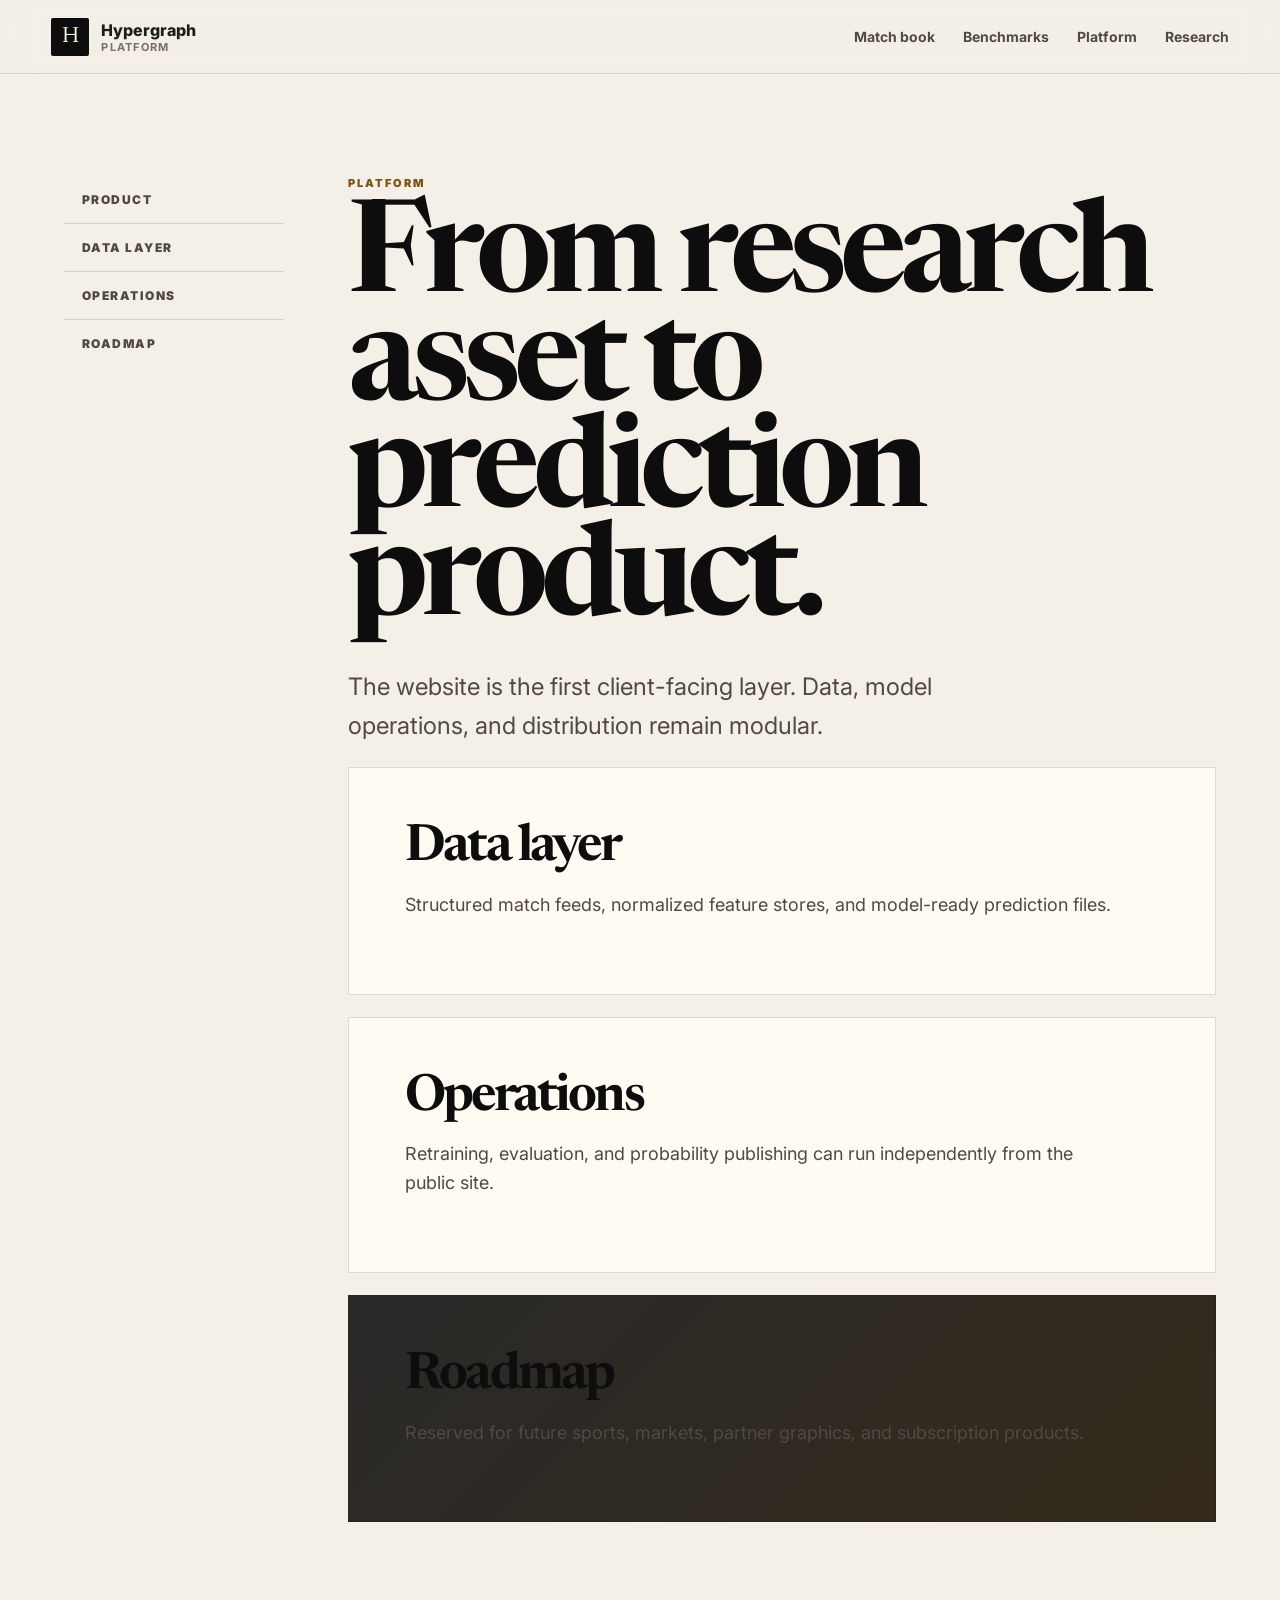
==== docs/platform.html @ 6f238607 "Refine commercial website presentation Reduce technical copy, move benchmarks below the prediction b" ====
<!doctype html>
<html lang="en">
<head>
  <meta charset="utf-8">
  <meta name="viewport" content="width=device-width, initial-scale=1">
  <title>Platform | Hypergraph</title>
  <meta name="description" content="Hypergraph platform roadmap for prediction products.">
  <link rel="preconnect" href="https://fonts.googleapis.com">
  <link rel="preconnect" href="https://fonts.gstatic.com" crossorigin>
  <link href="https://fonts.googleapis.com/css2?family=Inter:wght@400;500;600;700;800&family=Newsreader:opsz,wght@6..72,500;6..72,650&display=swap" rel="stylesheet">
  <link rel="stylesheet" href="styles.css">
</head>
<body>
  <header class="topbar">
    <a class="brand" href="index.html" aria-label="Hypergraph home">
      <span class="brand-mark">H</span>
      <span><strong>Hypergraph</strong><small>Platform</small></span>
    </a>
    <nav class="topnav" aria-label="Primary">
      <a href="index.html#match-book">Match book</a>
      <a href="index.html#benchmarks">Benchmarks</a>
      <a href="platform.html">Platform</a>
      <a href="research.html">Research</a>
    </nav>
  </header>

  <main class="subpage">
    <aside class="page-sidebar">
      <a href="#product">Product</a>
      <a href="#data">Data layer</a>
      <a href="#operations">Operations</a>
      <a href="#roadmap">Roadmap</a>
    </aside>
    <article class="page-content">
      <section id="product">
        <p class="eyebrow">Platform</p>
        <h1>From research asset to prediction product.</h1>
        <p class="hero-lede">The website is the first client-facing layer. Data, model operations, and distribution remain modular.</p>
      </section>
      <section id="data" class="subsection-card">
        <h2>Data layer</h2>
        <p>Structured match feeds, normalized feature stores, and model-ready prediction files.</p>
      </section>
      <section id="operations" class="subsection-card">
        <h2>Operations</h2>
        <p>Retraining, evaluation, and probability publishing can run independently from the public site.</p>
      </section>
      <section id="roadmap" class="subsection-card asset-placeholder">
        <h2>Roadmap</h2>
        <p>Reserved for future sports, markets, partner graphics, and subscription products.</p>
      </section>
    </article>
  </main>
</body>
</html>
---- docs/styles.css ----
:root {
  --black: #0d0d0d;
  --ink: #1d1d1b;
  --body: #4f4a43;
  --muted: #777067;
  --line: rgba(13, 13, 13, 0.13);
  --paper: #f4efe7;
  --paper-2: #ebe2d5;
  --white: #fffaf2;
  --gold: #b7832d;
  --gold-dark: #7c5518;
  --green: #2c6b57;
  --blue: #1f3d6d;
  --red: #8f3f38;
  --shadow: 0 28px 90px rgba(24, 18, 12, 0.14);
}

* { box-sizing: border-box; }

html { scroll-behavior: smooth; }

body {
  margin: 0;
  color: var(--ink);
  background: var(--paper);
  font-family: Inter, system-ui, -apple-system, BlinkMacSystemFont, "Segoe UI", sans-serif;
}

a { color: inherit; text-decoration: none; }

.topbar {
  position: sticky;
  top: 0;
  z-index: 30;
  display: flex;
  align-items: center;
  justify-content: space-between;
  min-height: 74px;
  padding: 0 clamp(22px, 4vw, 72px);
  background: rgba(244, 239, 231, 0.92);
  border-bottom: 1px solid var(--line);
  backdrop-filter: blur(16px);
}

.brand {
  display: flex;
  align-items: center;
  gap: 12px;
}

.brand-mark {
  display: grid;
  width: 38px;
  height: 38px;
  place-items: center;
  color: var(--white);
  background: var(--black);
  font-family: Newsreader, Georgia, serif;
  font-size: 22px;
  border-radius: 2px;
}

.brand strong,
.brand small {
  display: block;
}

.brand strong {
  font-weight: 800;
}

.brand small {
  color: var(--muted);
  font-size: 11px;
  font-weight: 700;
  letter-spacing: 0.12em;
  text-transform: uppercase;
}

.topnav {
  display: flex;
  gap: 28px;
  color: var(--body);
  font-size: 14px;
  font-weight: 700;
}

.topnav a {
  position: relative;
}

.topnav a::after {
  position: absolute;
  left: 0;
  right: 0;
  bottom: -8px;
  height: 2px;
  content: "";
  background: var(--black);
  opacity: 0;
  transform: scaleX(0.6);
  transition: 160ms ease;
}

.topnav a:hover::after {
  opacity: 1;
  transform: scaleX(1);
}

.side-rail {
  position: fixed;
  top: 116px;
  left: clamp(14px, 2vw, 28px);
  z-index: 10;
  display: grid;
  gap: 8px;
  width: 112px;
  color: var(--muted);
  font-size: 11px;
  font-weight: 800;
  letter-spacing: 0.09em;
  text-transform: uppercase;
}

.side-rail a {
  padding: 9px 0 9px 14px;
  border-left: 2px solid rgba(13, 13, 13, 0.15);
}

.side-rail a:hover {
  color: var(--black);
  border-color: var(--black);
}

main,
.footer {
  margin-left: clamp(0px, 9vw, 148px);
}

.hero,
.section,
.feature-band {
  padding: clamp(64px, 8vw, 118px) clamp(22px, 5vw, 84px);
}

.hero {
  min-height: calc(100vh - 74px);
  display: grid;
  grid-template-columns: minmax(0, 1.15fr) minmax(360px, 0.55fr);
  align-items: end;
  gap: clamp(36px, 6vw, 94px);
  background:
    linear-gradient(90deg, rgba(13, 13, 13, 0.03) 1px, transparent 1px) 0 0 / 72px 72px,
    radial-gradient(circle at 70% 20%, rgba(183, 131, 45, 0.16), transparent 32rem);
}

.eyebrow {
  margin: 0 0 18px;
  color: var(--gold-dark);
  font-size: 11px;
  font-weight: 900;
  letter-spacing: 0.18em;
  text-transform: uppercase;
}

h1,
h2 {
  margin: 0;
  color: var(--black);
  font-family: Newsreader, Georgia, serif;
  font-weight: 650;
  letter-spacing: -0.055em;
}

h1 {
  max-width: 1040px;
  font-size: clamp(60px, 10vw, 148px);
  line-height: 0.84;
}

h2 {
  max-width: 920px;
  font-size: clamp(38px, 5.4vw, 78px);
  line-height: 0.95;
}

.hero-lede,
.section-heading p,
.platform-grid p,
figcaption {
  color: var(--body);
  font-size: 17px;
  line-height: 1.6;
}

.hero-lede {
  max-width: 690px;
  margin: 30px 0 0;
  font-size: clamp(18px, 2vw, 24px);
}

.hero-metrics {
  display: grid;
  gap: 12px;
  align-self: stretch;
  align-content: end;
}

.hero-metrics article {
  padding: 26px;
  background: var(--black);
  color: var(--white);
  box-shadow: var(--shadow);
}

.hero-metrics article:nth-child(2) {
  background: #2a2825;
}

.hero-metrics article:nth-child(3) {
  background: var(--gold-dark);
}

.hero-metrics span {
  display: block;
  font-size: clamp(42px, 5vw, 74px);
  font-weight: 900;
  letter-spacing: -0.08em;
}

.hero-metrics small {
  color: rgba(255, 250, 242, 0.78);
  font-size: 12px;
  font-weight: 800;
  letter-spacing: 0.1em;
  text-transform: uppercase;
}

.feature-band {
  display: grid;
  grid-template-columns: minmax(300px, 0.8fr) 1.2fr;
  gap: 32px;
  background: var(--black);
  color: var(--white);
}

.feature-band h2,
.feature-band .eyebrow {
  color: var(--white);
}

.brief-grid {
  display: grid;
  grid-template-columns: repeat(3, 1fr);
  gap: 1px;
  background: rgba(255, 250, 242, 0.2);
}

.brief-grid article {
  min-height: 210px;
  padding: 28px;
  background: var(--black);
}

.brief-grid strong,
.brief-grid span {
  display: block;
}

.brief-grid strong {
  margin-bottom: 42px;
  font-size: 22px;
}

.brief-grid span {
  color: rgba(255, 250, 242, 0.72);
  line-height: 1.55;
}

.section-heading {
  margin-bottom: 34px;
}

.section-heading.split {
  display: grid;
  grid-template-columns: minmax(0, 1fr) minmax(280px, 0.44fr);
  gap: 34px;
  align-items: end;
}

.match-book {
  background: var(--paper);
}

.lab-controls {
  display: grid;
  grid-template-columns: minmax(260px, 1fr) 180px 230px;
  gap: 12px;
  margin-bottom: 24px;
  padding: 18px;
  background: var(--white);
  border: 1px solid var(--line);
  box-shadow: 0 18px 60px rgba(24, 18, 12, 0.08);
}

.lab-controls label {
  display: grid;
  gap: 7px;
  color: var(--muted);
  font-size: 11px;
  font-weight: 900;
  letter-spacing: 0.12em;
  text-transform: uppercase;
}

input,
select {
  width: 100%;
  height: 48px;
  padding: 0 14px;
  color: var(--ink);
  background: #fbf7ef;
  border: 1px solid var(--line);
  border-radius: 0;
  font: inherit;
}

.highlight-strip {
  display: grid;
  grid-template-columns: repeat(3, 1fr);
  gap: 14px;
  margin-bottom: 18px;
}

.highlight-card {
  min-height: 184px;
  padding: 22px;
  background: var(--black);
  color: var(--white);
}

.highlight-card small {
  color: rgba(255, 250, 242, 0.64);
}

.highlight-card h3 {
  margin: 14px 0 22px;
  font-size: 24px;
  line-height: 1.05;
}

.prediction-list {
  display: grid;
  grid-template-columns: repeat(2, minmax(0, 1fr));
  gap: 16px;
}

.match-card {
  padding: 22px;
  background: var(--white);
  border: 1px solid var(--line);
  box-shadow: 0 20px 60px rgba(24, 18, 12, 0.08);
}

.match-topline {
  display: grid;
  grid-template-columns: 1fr minmax(180px, 0.48fr);
  gap: 20px;
  margin-bottom: 22px;
}

.match-meta {
  color: var(--muted);
  font-size: 11px;
  font-weight: 900;
  letter-spacing: 0.08em;
  line-height: 1.35;
  text-transform: uppercase;
}

.players {
  display: grid;
  gap: 8px;
  margin-top: 8px;
  font-size: 24px;
  font-weight: 900;
  line-height: 1.05;
}

.winner {
  color: var(--green);
}

.model-probs {
  display: grid;
  gap: 16px;
}

.forecast-row {
  display: grid;
  grid-template-columns: 56px minmax(0, 1fr) 58px 64px;
  gap: 12px;
  align-items: center;
}

.model-name {
  color: var(--black);
  font-size: 13px;
  font-weight: 900;
}

.forecast-main {
  min-width: 0;
}

.forecast-pick {
  display: flex;
  justify-content: space-between;
  gap: 10px;
  margin-bottom: 7px;
  font-size: 12px;
  font-weight: 900;
}

.forecast-pick span:last-child {
  color: var(--muted);
}

.prob-track {
  position: relative;
  height: 18px;
  overflow: hidden;
  background: rgba(13, 13, 13, 0.09);
}

.prob-track::after {
  position: absolute;
  inset: 0;
  left: 50%;
  width: 1px;
  content: "";
  background: rgba(13, 13, 13, 0.25);
}

.prob-fill {
  height: 100%;
  width: var(--prob, 50%);
  background: var(--model-color, var(--gold));
}

.prob-value {
  color: var(--black);
  font-size: 15px;
  font-weight: 900;
  text-align: right;
}

.correctness {
  display: inline-flex;
  justify-content: center;
  padding: 7px 9px;
  color: var(--green);
  background: rgba(44, 107, 87, 0.12);
  font-size: 11px;
  font-weight: 900;
  text-transform: uppercase;
}

.correctness.miss {
  color: var(--red);
  background: rgba(143, 63, 56, 0.12);
}

.match-note {
  margin: 16px 0 0;
  color: var(--muted);
  font-size: 14px;
}

.benchmarks {
  background: var(--paper-2);
}

.model-cards {
  display: grid;
  grid-template-columns: repeat(3, 1fr);
  gap: 16px;
}

.model-card {
  min-height: 330px;
  padding: 28px;
  background: var(--white);
  border-top: 4px solid var(--model-color, var(--gold));
}

.model-card header {
  display: flex;
  align-items: flex-start;
  justify-content: space-between;
  gap: 18px;
}

.model-card h3 {
  margin: 0 0 10px;
  font-size: 28px;
  letter-spacing: -0.04em;
}

.model-card p {
  margin: 0;
  color: var(--body);
  line-height: 1.55;
}

.rank-badge {
  padding: 7px 10px;
  color: var(--white);
  background: var(--black);
  font-size: 11px;
  font-weight: 900;
}

.metric-stack {
  display: grid;
  gap: 12px;
  margin-top: 26px;
}

.metric-row {
  display: grid;
  grid-template-columns: 96px 1fr 56px;
  gap: 12px;
  align-items: center;
  color: var(--body);
  font-size: 12px;
  font-weight: 800;
}

.bar-track {
  height: 9px;
  overflow: hidden;
  background: rgba(13, 13, 13, 0.1);
}

.bar-fill {
  display: block;
  height: 100%;
  width: var(--value, 0%);
  background: var(--model-color, var(--gold));
}

.platform {
  display: grid;
  grid-template-columns: minmax(280px, 0.7fr) 1.3fr;
  gap: 36px;
  background: var(--black);
  color: var(--white);
}

.platform h2,
.platform .eyebrow {
  color: var(--white);
}

.platform-grid {
  display: grid;
  grid-template-columns: repeat(3, 1fr);
  gap: 1px;
  background: rgba(255, 250, 242, 0.2);
}

.platform-grid article {
  min-height: 260px;
  padding: 28px;
  background: #171717;
}

.platform-grid span {
  color: var(--gold);
  font-weight: 900;
}

.platform-grid h3 {
  margin: 46px 0 14px;
  font-size: 25px;
}

.platform-grid p {
  color: rgba(255, 250, 242, 0.7);
}

.asset-placeholder {
  background:
    linear-gradient(135deg, rgba(255, 250, 242, 0.08), rgba(183, 131, 45, 0.18)),
    #171717 !important;
  border: 1px dashed rgba(255, 250, 242, 0.28);
}

.research-points {
  display: grid;
  grid-template-columns: repeat(3, 1fr);
  gap: 1px;
  margin: 28px 0;
  background: var(--line);
}

.research-points article {
  padding: 24px;
  background: var(--white);
}

.research-points strong,
.research-points span {
  display: block;
}

.research-points strong {
  font-size: 30px;
  letter-spacing: -0.05em;
}

.research-points span {
  margin-top: 7px;
  color: var(--muted);
  font-size: 13px;
  font-weight: 700;
}

.figure-grid {
  display: grid;
  grid-template-columns: repeat(2, 1fr);
  gap: 18px;
}

figure {
  margin: 0;
  overflow: hidden;
  background: var(--white);
  border: 1px solid var(--line);
}

figure img {
  display: block;
  width: 100%;
  aspect-ratio: 16 / 10;
  object-fit: contain;
  background: white;
}

figcaption {
  padding: 16px 20px 20px;
  font-size: 14px;
}

.footer {
  display: flex;
  justify-content: space-between;
  gap: 20px;
  padding: 28px clamp(22px, 5vw, 84px);
  color: var(--muted);
  border-top: 1px solid var(--line);
  font-size: 13px;
}

.subpage {
  display: grid;
  grid-template-columns: 220px minmax(0, 1fr);
  gap: clamp(28px, 5vw, 72px);
  min-height: calc(100vh - 74px);
  padding: clamp(64px, 8vw, 112px) clamp(22px, 5vw, 84px);
  margin-left: 0;
}

.page-sidebar {
  position: sticky;
  top: 112px;
  align-self: start;
  display: grid;
  gap: 1px;
  background: var(--line);
}

.page-sidebar a {
  padding: 16px 18px;
  background: var(--paper);
  color: var(--body);
  font-size: 12px;
  font-weight: 900;
  letter-spacing: 0.12em;
  text-transform: uppercase;
}

.page-sidebar a:hover {
  color: var(--white);
  background: var(--black);
}

.page-content {
  display: grid;
  gap: 22px;
}

.page-content > section:first-child {
  min-height: 420px;
  display: grid;
  align-content: center;
}

.subsection-card {
  padding: clamp(28px, 5vw, 56px);
  background: var(--white);
  border: 1px solid var(--line);
}

.subsection-card h2 {
  font-size: clamp(32px, 4vw, 58px);
}

.subsection-card p {
  max-width: 720px;
  color: var(--body);
  font-size: 18px;
  line-height: 1.6;
}

@media (max-width: 1120px) {
  .side-rail {
    display: none;
  }

  main,
  .footer {
    margin-left: 0;
  }
}

@media (max-width: 920px) {
  .hero,
  .feature-band,
  .section-heading.split,
  .prediction-list,
  .highlight-strip,
  .model-cards,
  .platform,
  .platform-grid,
  .brief-grid,
  .research-points,
  .figure-grid {
    grid-template-columns: 1fr;
  }

  .hero {
    min-height: auto;
  }

  .lab-controls {
    grid-template-columns: 1fr;
  }

  .topnav {
    display: none;
  }

  .subpage {
    grid-template-columns: 1fr;
  }

  .page-sidebar {
    position: static;
    grid-template-columns: repeat(2, 1fr);
  }
}

@media (max-width: 620px) {
  .hero,
  .section,
  .feature-band {
    padding: 54px 18px;
  }

  h1 {
    font-size: 58px;
  }

  .match-topline,
  .forecast-row {
    grid-template-columns: 1fr;
  }

  .prob-value {
    text-align: left;
  }
}
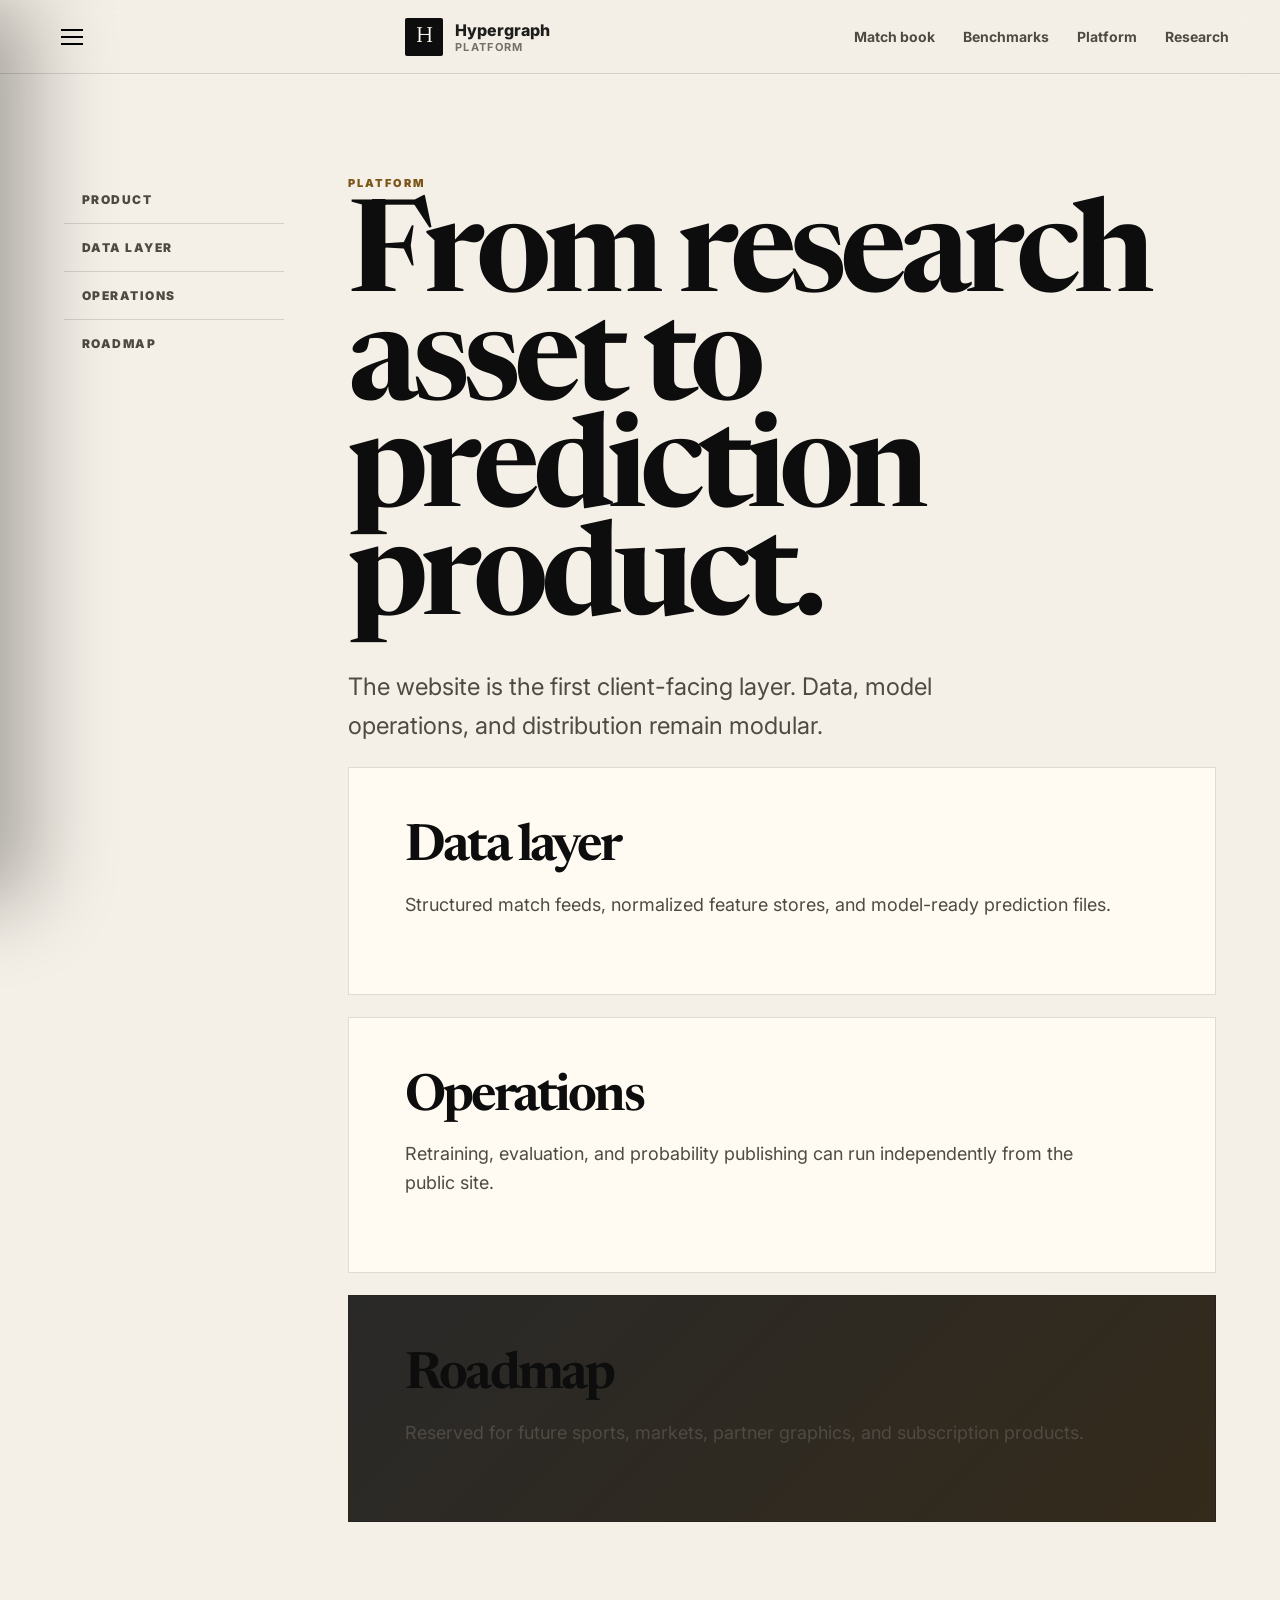
==== commit 3048e762: "Restructure homepage around market modules Move tennis predictions to a dedicated subpage, add a McK" ====
--- a/docs/platform.html
+++ b/docs/platform.html
@@ -12,6 +12,9 @@
 </head>
 <body>
   <header class="topbar">
+    <button class="menu-toggle" type="button" aria-label="Open navigation" aria-controls="site-drawer" aria-expanded="false">
+      <span></span><span></span><span></span>
+    </button>
     <a class="brand" href="index.html" aria-label="Hypergraph home">
       <span class="brand-mark">H</span>
       <span><strong>Hypergraph</strong><small>Platform</small></span>
@@ -23,6 +26,18 @@
       <a href="research.html">Research</a>
     </nav>
   </header>
+
+  <div class="drawer-backdrop" data-close-drawer></div>
+  <aside class="site-drawer" id="site-drawer" aria-label="Navigation drawer">
+    <div class="drawer-head">
+      <strong>Hypergraph</strong>
+      <button type="button" data-close-drawer aria-label="Close navigation">Close</button>
+    </div>
+    <a href="index.html">Home</a>
+    <a href="tennis.html">Tennis market</a>
+    <a href="platform.html">Platform</a>
+    <a href="research.html">Research</a>
+  </aside>
 
   <main class="subpage">
     <aside class="page-sidebar">
@@ -51,5 +66,6 @@
       </section>
     </article>
   </main>
+  <script src="site.js"></script>
 </body>
 </html>
--- a/docs/styles.css
+++ b/docs/styles.css
@@ -42,6 +42,41 @@
   backdrop-filter: blur(16px);
 }
 
+.topbar.dark {
+  color: var(--white);
+  background: rgba(13, 13, 13, 0.94);
+  border-bottom-color: rgba(255, 250, 242, 0.14);
+}
+
+.topbar.dark .brand small,
+.topbar.dark .topnav {
+  color: rgba(255, 250, 242, 0.72);
+}
+
+.topbar.dark .brand-mark {
+  color: var(--black);
+  background: var(--white);
+}
+
+.menu-toggle {
+  display: inline-grid;
+  gap: 5px;
+  width: 42px;
+  height: 42px;
+  place-content: center;
+  margin-right: 8px;
+  background: transparent;
+  border: 0;
+  cursor: pointer;
+}
+
+.menu-toggle span {
+  display: block;
+  width: 22px;
+  height: 2px;
+  background: currentColor;
+}
+
 .brand {
   display: flex;
   align-items: center;
@@ -107,34 +142,262 @@
   transform: scaleX(1);
 }
 
-.side-rail {
-  position: fixed;
-  top: 116px;
-  left: clamp(14px, 2vw, 28px);
-  z-index: 10;
-  display: grid;
-  gap: 8px;
-  width: 112px;
-  color: var(--muted);
-  font-size: 11px;
-  font-weight: 800;
-  letter-spacing: 0.09em;
-  text-transform: uppercase;
-}
-
-.side-rail a {
-  padding: 9px 0 9px 14px;
-  border-left: 2px solid rgba(13, 13, 13, 0.15);
-}
-
-.side-rail a:hover {
-  color: var(--black);
-  border-color: var(--black);
-}
-
 main,
 .footer {
-  margin-left: clamp(0px, 9vw, 148px);
+  margin-left: 0;
+}
+
+.drawer-backdrop {
+  position: fixed;
+  inset: 0;
+  z-index: 38;
+  background: rgba(13, 13, 13, 0.46);
+  opacity: 0;
+  pointer-events: none;
+  transition: opacity 180ms ease;
+}
+
+.site-drawer {
+  position: fixed;
+  top: 0;
+  left: 0;
+  z-index: 39;
+  width: min(420px, 88vw);
+  height: 100vh;
+  padding: 30px;
+  color: var(--white);
+  background: var(--black);
+  transform: translateX(-100%);
+  transition: transform 220ms ease;
+  box-shadow: 30px 0 80px rgba(0, 0, 0, 0.32);
+}
+
+.drawer-open .drawer-backdrop {
+  opacity: 1;
+  pointer-events: auto;
+}
+
+.drawer-open .site-drawer {
+  transform: translateX(0);
+}
+
+.drawer-head {
+  display: flex;
+  align-items: center;
+  justify-content: space-between;
+  margin-bottom: 42px;
+}
+
+.drawer-head button {
+  color: rgba(255, 250, 242, 0.72);
+  background: transparent;
+  border: 0;
+  font: inherit;
+  cursor: pointer;
+}
+
+.site-drawer a {
+  display: block;
+  padding: 18px 0;
+  border-top: 1px solid rgba(255, 250, 242, 0.16);
+  font-family: Newsreader, Georgia, serif;
+  font-size: 34px;
+  line-height: 1;
+  letter-spacing: -0.04em;
+}
+
+.site-drawer a:hover {
+  color: var(--gold);
+}
+
+.home-page {
+  background: var(--black);
+}
+
+.home-page main,
+.home-page .footer {
+  color: var(--white);
+  background: var(--black);
+}
+
+.home-hero {
+  min-height: calc(100vh - 74px);
+  display: grid;
+  grid-template-columns: minmax(0, 1fr) 88px;
+  align-items: end;
+  gap: 28px;
+  padding: clamp(72px, 10vw, 150px) clamp(22px, 5vw, 84px);
+  background:
+    linear-gradient(90deg, rgba(255, 250, 242, 0.06) 1px, transparent 1px) 0 0 / 88px 88px,
+    radial-gradient(circle at 74% 24%, rgba(183, 131, 45, 0.28), transparent 34rem),
+    var(--black);
+}
+
+.home-hero h1 {
+  max-width: 1060px;
+  color: var(--white);
+}
+
+.home-hero p {
+  max-width: 720px;
+  color: rgba(255, 250, 242, 0.72);
+  font-size: clamp(19px, 2.2vw, 28px);
+  line-height: 1.42;
+}
+
+.home-hero .eyebrow {
+  color: var(--gold);
+}
+
+.hero-arrow {
+  display: grid;
+  width: 80px;
+  height: 80px;
+  place-items: center;
+  align-self: end;
+  color: var(--black);
+  background: var(--white);
+  font-size: 42px;
+  transition: transform 180ms ease, background 180ms ease;
+}
+
+.hero-arrow:hover {
+  background: var(--gold);
+  transform: translateY(-6px);
+}
+
+.market-board {
+  display: grid;
+  grid-template-columns: repeat(4, minmax(0, 1fr));
+  grid-auto-rows: minmax(310px, auto);
+  gap: 1px;
+  padding: 1px;
+  background: rgba(255, 250, 242, 0.18);
+}
+
+.market-card {
+  position: relative;
+  overflow: hidden;
+  display: flex;
+  min-height: 310px;
+  flex-direction: column;
+  justify-content: flex-end;
+  padding: clamp(24px, 4vw, 42px);
+  color: var(--white);
+  background: #171717;
+  transition: transform 220ms ease, filter 220ms ease;
+}
+
+.market-card::before {
+  position: absolute;
+  inset: 0;
+  content: "";
+  background:
+    linear-gradient(180deg, rgba(13, 13, 13, 0.06), rgba(13, 13, 13, 0.86)),
+    var(--card-image, linear-gradient(135deg, #2a2825, #0d0d0d));
+  background-size: cover;
+  background-position: center;
+  transform: scale(1);
+  transition: transform 420ms ease;
+}
+
+.market-card::after {
+  position: absolute;
+  inset: 18px;
+  content: "";
+  border: 1px solid rgba(255, 250, 242, 0);
+  transition: border-color 180ms ease;
+}
+
+.market-card:hover::before {
+  transform: scale(1.06);
+}
+
+.market-card:hover::after {
+  border-color: rgba(255, 250, 242, 0.48);
+}
+
+.market-card > * {
+  position: relative;
+  z-index: 1;
+}
+
+.market-card.large {
+  grid-column: span 2;
+  grid-row: span 2;
+}
+
+.tennis-card {
+  --card-image: linear-gradient(135deg, rgba(13, 13, 13, 0.2), rgba(13, 13, 13, 0.88)), url("assets/timeline_deep_grid_2x3.png");
+}
+
+.jockey-card {
+  --card-image: linear-gradient(135deg, #5b3b1e, #101010);
+}
+
+.advisory-card {
+  --card-image: linear-gradient(135deg, #1f3d6d, #0d0d0d);
+}
+
+.research-card {
+  --card-image: linear-gradient(135deg, rgba(13, 13, 13, 0.35), rgba(13, 13, 13, 0.9)), url("assets/test_win_rate_radar_style2.png");
+}
+
+.subscribe-card {
+  background: var(--white);
+  color: var(--black);
+}
+
+.subscribe-card::before,
+.subscribe-card::after {
+  display: none;
+}
+
+.card-kicker {
+  margin-bottom: auto;
+  color: var(--gold);
+  font-size: 11px;
+  font-weight: 900;
+  letter-spacing: 0.18em;
+  text-transform: uppercase;
+}
+
+.market-card h2 {
+  color: currentColor;
+  font-size: clamp(34px, 4vw, 70px);
+}
+
+.market-card p {
+  max-width: 520px;
+  color: rgba(255, 250, 242, 0.76);
+  font-size: 17px;
+  line-height: 1.5;
+}
+
+.subscribe-card p {
+  color: var(--body);
+}
+
+.card-action {
+  margin-top: 22px;
+  font-weight: 900;
+}
+
+.subscribe-form {
+  display: flex;
+  margin: 22px 0;
+}
+
+.subscribe-form input {
+  border-color: var(--black);
+}
+
+.subscribe-form button {
+  width: 56px;
+  color: var(--white);
+  background: var(--black);
+  border: 0;
+  font-size: 24px;
 }
 
 .hero,
@@ -443,8 +706,8 @@
 }
 
 .prob-fill {
+  display: block;
   height: 100%;
-  width: var(--prob, 50%);
   background: var(--model-color, var(--gold));
 }
 
@@ -546,7 +809,7 @@
 .bar-fill {
   display: block;
   height: 100%;
-  width: var(--value, 0%);
+  width: 0%;
   background: var(--model-color, var(--gold));
 }
 
@@ -724,19 +987,9 @@
   line-height: 1.6;
 }
 
-@media (max-width: 1120px) {
-  .side-rail {
-    display: none;
-  }
-
-  main,
-  .footer {
-    margin-left: 0;
-  }
-}
-
 @media (max-width: 920px) {
   .hero,
+  .home-hero,
   .feature-band,
   .section-heading.split,
   .prediction-list,
@@ -745,6 +998,7 @@
   .platform,
   .platform-grid,
   .brief-grid,
+  .market-board,
   .research-points,
   .figure-grid {
     grid-template-columns: 1fr;
@@ -760,6 +1014,11 @@
 
   .topnav {
     display: none;
+  }
+
+  .market-card.large {
+    grid-column: auto;
+    grid-row: auto;
   }
 
   .subpage {
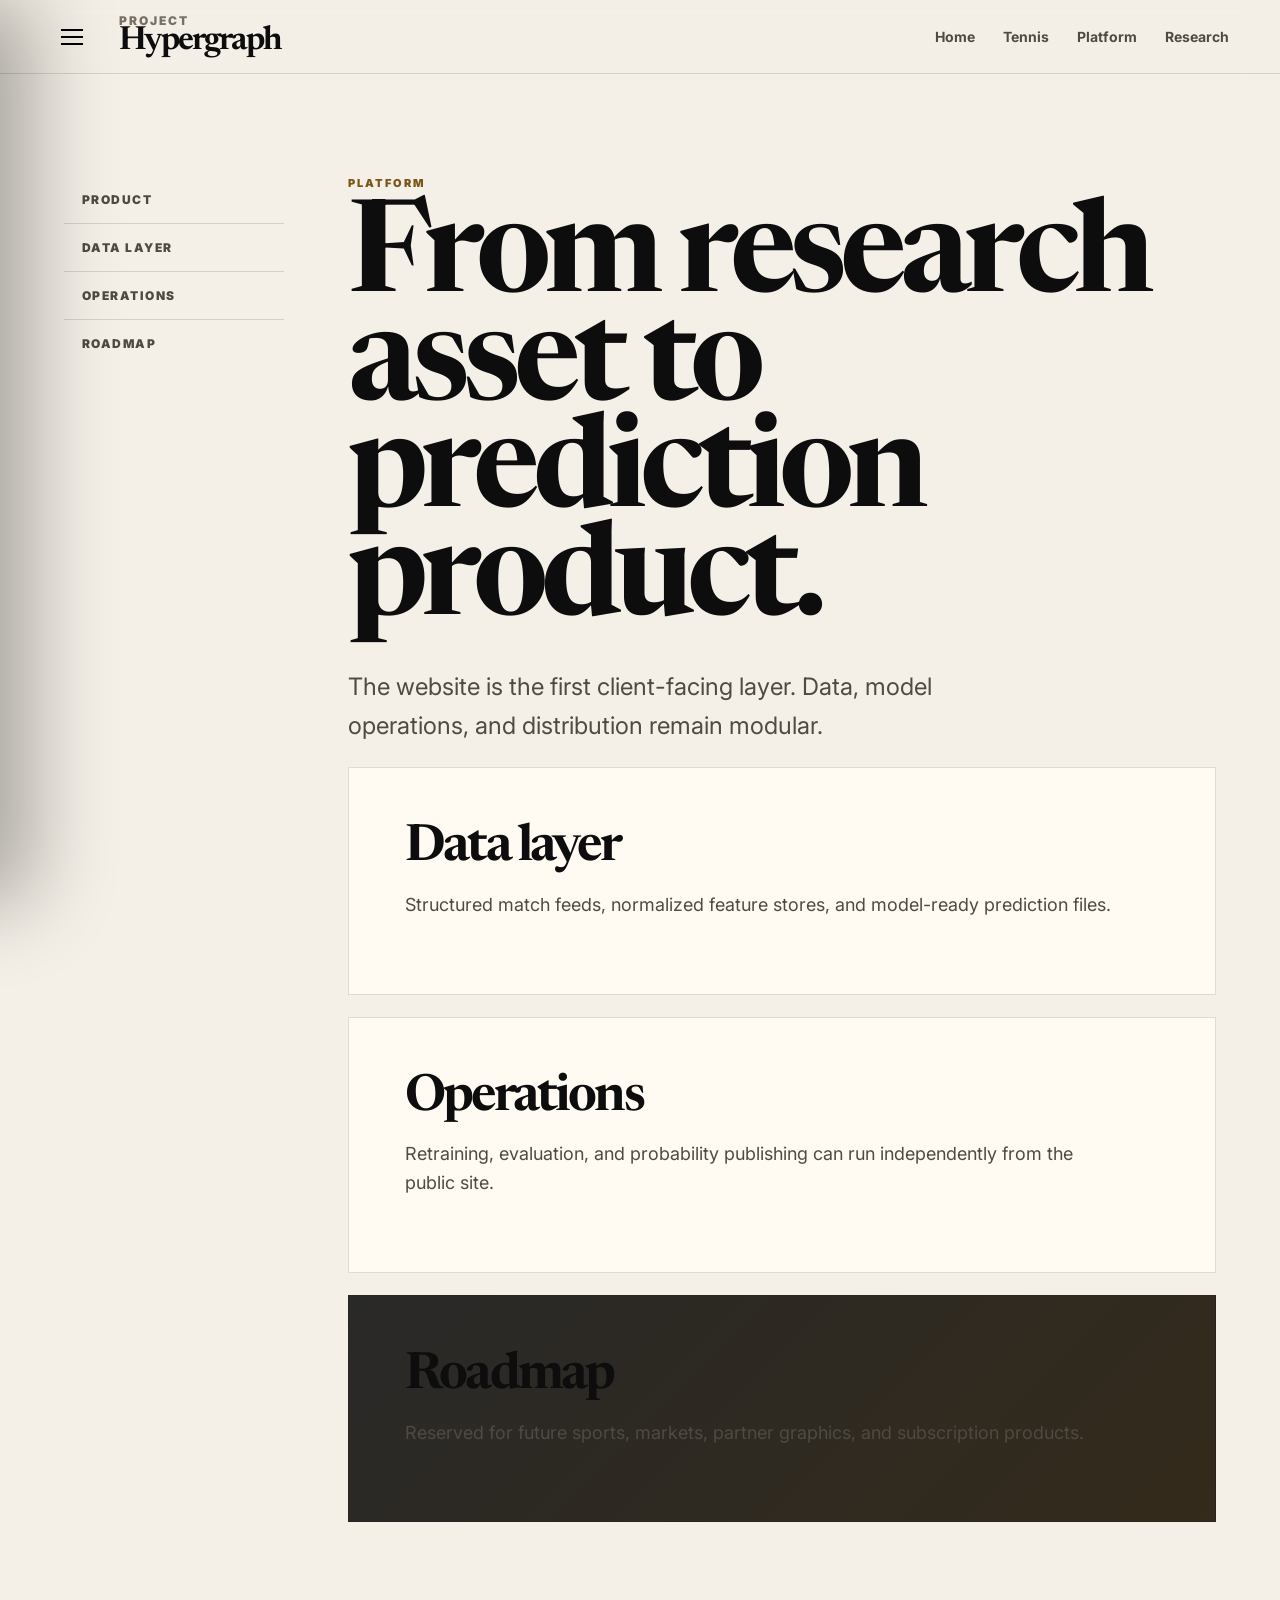
==== commit 8d8a1ee4: "Polish homepage layout and drawer Refine the Project Hypergraph wordmark, switch the drawer to a lig" ====
--- a/docs/platform.html
+++ b/docs/platform.html
@@ -16,12 +16,11 @@
       <span></span><span></span><span></span>
     </button>
     <a class="brand" href="index.html" aria-label="Hypergraph home">
-      <span class="brand-mark">H</span>
-      <span><strong>Hypergraph</strong><small>Platform</small></span>
+      <span class="brand-wordmark"><small>Project</small><strong>Hypergraph</strong></span>
     </a>
     <nav class="topnav" aria-label="Primary">
-      <a href="index.html#match-book">Match book</a>
-      <a href="index.html#benchmarks">Benchmarks</a>
+      <a href="index.html">Home</a>
+      <a href="tennis.html">Tennis</a>
       <a href="platform.html">Platform</a>
       <a href="research.html">Research</a>
     </nav>
@@ -30,7 +29,7 @@
   <div class="drawer-backdrop" data-close-drawer></div>
   <aside class="site-drawer" id="site-drawer" aria-label="Navigation drawer">
     <div class="drawer-head">
-      <strong>Hypergraph</strong>
+      <span class="brand-wordmark"><small>Project</small><strong>Hypergraph</strong></span>
       <button type="button" data-close-drawer aria-label="Close navigation">Close</button>
     </div>
     <a href="index.html">Home</a>
--- a/docs/styles.css
+++ b/docs/styles.css
@@ -34,7 +34,8 @@
   z-index: 30;
   display: flex;
   align-items: center;
-  justify-content: space-between;
+  justify-content: flex-start;
+  gap: 18px;
   min-height: 74px;
   padding: 0 clamp(22px, 4vw, 72px);
   background: rgba(244, 239, 231, 0.92);
@@ -48,14 +49,13 @@
   border-bottom-color: rgba(255, 250, 242, 0.14);
 }
 
-.topbar.dark .brand small,
+.topbar.dark .brand-wordmark small,
 .topbar.dark .topnav {
   color: rgba(255, 250, 242, 0.72);
 }
 
-.topbar.dark .brand-mark {
-  color: var(--black);
-  background: var(--white);
+.topbar.dark .brand-wordmark strong {
+  color: var(--white);
 }
 
 .menu-toggle {
@@ -83,38 +83,38 @@
   gap: 12px;
 }
 
-.brand-mark {
-  display: grid;
-  width: 38px;
-  height: 38px;
-  place-items: center;
-  color: var(--white);
-  background: var(--black);
+.brand-wordmark {
+  display: grid;
+  gap: 0;
+  line-height: 0.9;
+  text-align: left;
+}
+
+.brand-wordmark strong,
+.brand-wordmark small {
+  display: block;
+}
+
+.brand-wordmark strong {
+  color: var(--black);
   font-family: Newsreader, Georgia, serif;
-  font-size: 22px;
-  border-radius: 2px;
-}
-
-.brand strong,
-.brand small {
-  display: block;
-}
-
-.brand strong {
-  font-weight: 800;
-}
-
-.brand small {
+  font-size: clamp(28px, 2.6vw, 39px);
+  font-weight: 650;
+  letter-spacing: -0.055em;
+}
+
+.brand-wordmark small {
   color: var(--muted);
-  font-size: 11px;
-  font-weight: 700;
-  letter-spacing: 0.12em;
+  font-size: 12px;
+  font-weight: 900;
+  letter-spacing: 0.16em;
   text-transform: uppercase;
 }
 
 .topnav {
   display: flex;
   gap: 28px;
+  margin-left: auto;
   color: var(--body);
   font-size: 14px;
   font-weight: 700;
@@ -164,9 +164,9 @@
   z-index: 39;
   width: min(420px, 88vw);
   height: 100vh;
-  padding: 30px;
-  color: var(--white);
-  background: var(--black);
+  padding: 32px;
+  color: var(--black);
+  background: #fbf7ef;
   transform: translateX(-100%);
   transition: transform 220ms ease;
   box-shadow: 30px 0 80px rgba(0, 0, 0, 0.32);
@@ -189,7 +189,7 @@
 }
 
 .drawer-head button {
-  color: rgba(255, 250, 242, 0.72);
+  color: var(--body);
   background: transparent;
   border: 0;
   font: inherit;
@@ -199,7 +199,7 @@
 .site-drawer a {
   display: block;
   padding: 18px 0;
-  border-top: 1px solid rgba(255, 250, 242, 0.16);
+  border-top: 1px solid rgba(13, 13, 13, 0.14);
   font-family: Newsreader, Georgia, serif;
   font-size: 34px;
   line-height: 1;
@@ -207,7 +207,7 @@
 }
 
 .site-drawer a:hover {
-  color: var(--gold);
+  color: var(--gold-dark);
 }
 
 .home-page {
@@ -221,12 +221,14 @@
 }
 
 .home-hero {
+  width: min(100%, 1440px);
   min-height: calc(100vh - 74px);
   display: grid;
   grid-template-columns: minmax(0, 1fr) 88px;
   align-items: end;
   gap: 28px;
   padding: clamp(72px, 10vw, 150px) clamp(22px, 5vw, 84px);
+  margin-inline: auto;
   background:
     linear-gradient(90deg, rgba(255, 250, 242, 0.06) 1px, transparent 1px) 0 0 / 88px 88px,
     radial-gradient(circle at 74% 24%, rgba(183, 131, 45, 0.28), transparent 34rem),
@@ -267,12 +269,14 @@
 }
 
 .market-board {
+  width: min(calc(100% - clamp(36px, 7vw, 128px)), 1320px);
   display: grid;
   grid-template-columns: repeat(4, minmax(0, 1fr));
   grid-auto-rows: minmax(310px, auto);
-  gap: 1px;
-  padding: 1px;
-  background: rgba(255, 250, 242, 0.18);
+  gap: clamp(16px, 2vw, 28px);
+  padding: 0 0 clamp(72px, 8vw, 128px);
+  margin: 0 auto;
+  background: transparent;
 }
 
 .market-card {
@@ -313,6 +317,10 @@
   transform: scale(1.06);
 }
 
+.market-card:hover {
+  transform: translateY(-4px);
+}
+
 .market-card:hover::after {
   border-color: rgba(255, 250, 242, 0.48);
 }
@@ -403,7 +411,9 @@
 .hero,
 .section,
 .feature-band {
+  width: min(100%, 1440px);
   padding: clamp(64px, 8vw, 118px) clamp(22px, 5vw, 84px);
+  margin-inline: auto;
 }
 
 .hero {
@@ -932,7 +942,8 @@
   gap: clamp(28px, 5vw, 72px);
   min-height: calc(100vh - 74px);
   padding: clamp(64px, 8vw, 112px) clamp(22px, 5vw, 84px);
-  margin-left: 0;
+  width: min(100%, 1320px);
+  margin: 0 auto;
 }
 
 .page-sidebar {
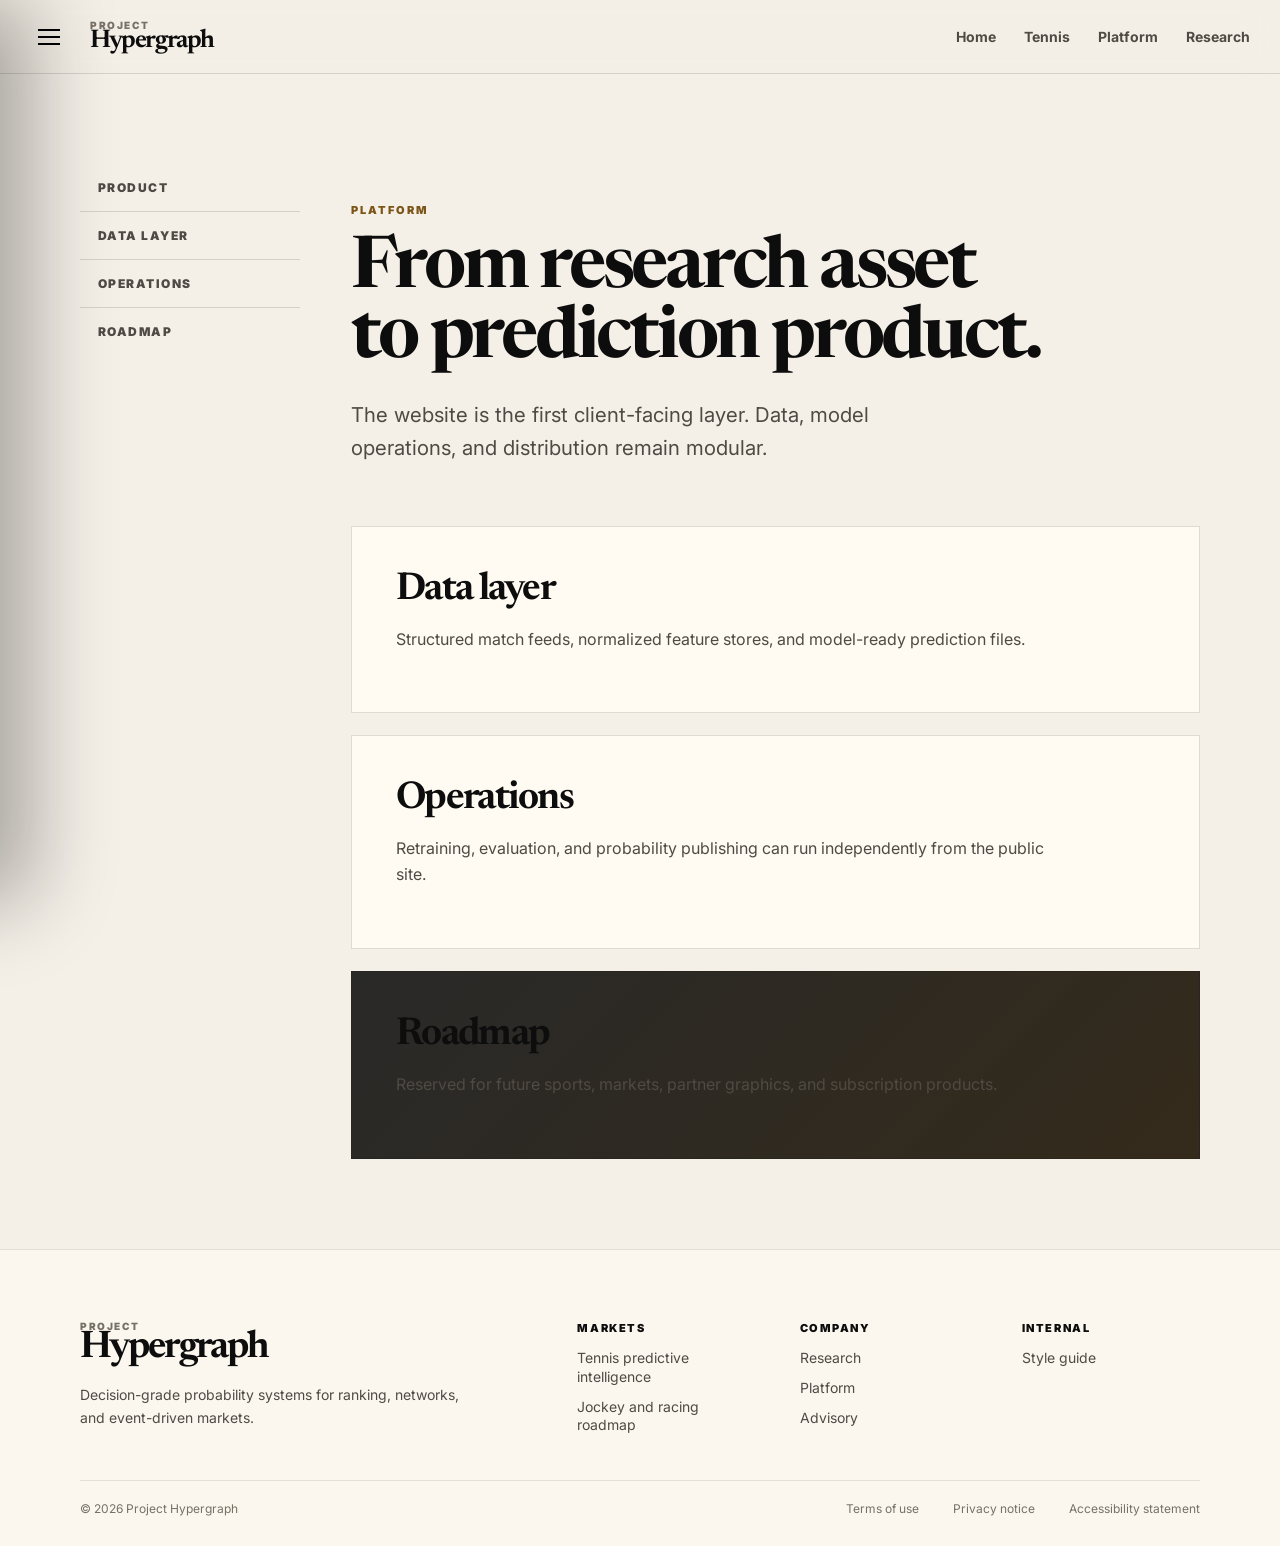
==== commit 4e9cac74: "Add restrained global footer Co-authored-by: Copilot <223556219+Copilot@users.noreply.github.com>" ====
--- a/docs/platform.html
+++ b/docs/platform.html
@@ -65,6 +65,37 @@
       </section>
     </article>
   </main>
+  <footer class="site-footer">
+    <div class="footer-inner">
+      <div class="footer-brand">
+        <span class="footer-wordmark"><small>Project</small><strong>Hypergraph</strong></span>
+        <p>Decision-grade probability systems for ranking, networks, and event-driven markets.</p>
+      </div>
+      <nav class="footer-links" aria-label="Footer">
+        <section>
+          <h2>Markets</h2>
+          <a href="tennis.html">Tennis predictive intelligence</a>
+          <a href="platform.html">Jockey and racing roadmap</a>
+        </section>
+        <section>
+          <h2>Company</h2>
+          <a href="research.html">Research</a>
+          <a href="platform.html">Platform</a>
+          <a href="index.html#advisory">Advisory</a>
+        </section>
+        <section>
+          <h2>Internal</h2>
+          <a href="style-guide.html">Style guide</a>
+        </section>
+      </nav>
+    </div>
+    <div class="footer-bottom">
+      <span>&copy; 2026 Project Hypergraph</span>
+      <span>Terms of use</span>
+      <span>Privacy notice</span>
+      <span>Accessibility statement</span>
+    </div>
+  </footer>
   <script src="site.js"></script>
 </body>
 </html>
--- a/docs/styles.css
+++ b/docs/styles.css
@@ -20,6 +20,9 @@
 html { scroll-behavior: smooth; }
 
 body {
+  min-height: 100vh;
+  display: flex;
+  flex-direction: column;
   margin: 0;
   color: var(--ink);
   background: var(--paper);
@@ -35,9 +38,9 @@
   display: flex;
   align-items: center;
   justify-content: flex-start;
-  gap: 18px;
+  gap: 16px;
   min-height: 74px;
-  padding: 0 clamp(22px, 4vw, 72px);
+  padding: 0 30px;
   background: rgba(244, 239, 231, 0.92);
   border-bottom: 1px solid var(--line);
   backdrop-filter: blur(16px);
@@ -51,20 +54,24 @@
 
 .topbar.dark .brand-wordmark small,
 .topbar.dark .topnav {
-  color: rgba(255, 250, 242, 0.72);
+  color: rgba(255, 250, 242, 0.78);
 }
 
 .topbar.dark .brand-wordmark strong {
   color: var(--white);
+}
+
+.topbar.dark .menu-toggle span {
+  background: var(--white);
 }
 
 .menu-toggle {
   display: inline-grid;
   gap: 5px;
-  width: 42px;
+  width: 38px;
   height: 42px;
   place-content: center;
-  margin-right: 8px;
+  margin-right: 6px;
   background: transparent;
   border: 0;
   cursor: pointer;
@@ -86,7 +93,7 @@
 .brand-wordmark {
   display: grid;
   gap: 0;
-  line-height: 0.9;
+  line-height: 0.88;
   text-align: left;
 }
 
@@ -98,14 +105,14 @@
 .brand-wordmark strong {
   color: var(--black);
   font-family: Newsreader, Georgia, serif;
-  font-size: clamp(28px, 2.6vw, 39px);
+  font-size: clamp(25px, 2vw, 31px);
   font-weight: 650;
   letter-spacing: -0.055em;
 }
 
 .brand-wordmark small {
   color: var(--muted);
-  font-size: 12px;
+  font-size: 10px;
   font-weight: 900;
   letter-spacing: 0.16em;
   text-transform: uppercase;
@@ -145,6 +152,14 @@
 main,
 .footer {
   margin-left: 0;
+}
+
+main {
+  flex: 1 0 auto;
+}
+
+.site-footer {
+  flex-shrink: 0;
 }
 
 .drawer-backdrop {
@@ -201,8 +216,8 @@
   padding: 18px 0;
   border-top: 1px solid rgba(13, 13, 13, 0.14);
   font-family: Newsreader, Georgia, serif;
-  font-size: 34px;
-  line-height: 1;
+  font-size: clamp(27px, 7vw, 32px);
+  line-height: 1.04;
   letter-spacing: -0.04em;
 }
 
@@ -220,14 +235,26 @@
   background: var(--black);
 }
 
+.home-page main {
+  width: min(calc(100% - 96px), 1120px);
+  margin: 0 auto;
+}
+
+.home-page .footer {
+  width: min(calc(100% - 96px), 1120px);
+  padding-right: 0;
+  padding-left: 0;
+  margin: 0 auto;
+}
+
 .home-hero {
-  width: min(100%, 1440px);
-  min-height: calc(100vh - 74px);
-  display: grid;
-  grid-template-columns: minmax(0, 1fr) 88px;
+  width: 100%;
+  min-height: min(680px, calc(100vh - 74px));
+  display: grid;
+  grid-template-columns: minmax(0, 1fr) 72px;
   align-items: end;
   gap: 28px;
-  padding: clamp(72px, 10vw, 150px) clamp(22px, 5vw, 84px);
+  padding: clamp(64px, 9vw, 112px) 0 clamp(50px, 7vw, 88px);
   margin-inline: auto;
   background:
     linear-gradient(90deg, rgba(255, 250, 242, 0.06) 1px, transparent 1px) 0 0 / 88px 88px,
@@ -236,15 +263,15 @@
 }
 
 .home-hero h1 {
-  max-width: 1060px;
+  max-width: 780px;
   color: var(--white);
 }
 
 .home-hero p {
-  max-width: 720px;
+  max-width: 590px;
   color: rgba(255, 250, 242, 0.72);
-  font-size: clamp(19px, 2.2vw, 28px);
-  line-height: 1.42;
+  font-size: clamp(17px, 1.7vw, 22px);
+  line-height: 1.48;
 }
 
 .home-hero .eyebrow {
@@ -253,13 +280,13 @@
 
 .hero-arrow {
   display: grid;
-  width: 80px;
-  height: 80px;
+  width: 68px;
+  height: 68px;
   place-items: center;
   align-self: end;
   color: var(--black);
   background: var(--white);
-  font-size: 42px;
+  font-size: 34px;
   transition: transform 180ms ease, background 180ms ease;
 }
 
@@ -269,11 +296,11 @@
 }
 
 .market-board {
-  width: min(calc(100% - clamp(36px, 7vw, 128px)), 1320px);
-  display: grid;
-  grid-template-columns: repeat(4, minmax(0, 1fr));
-  grid-auto-rows: minmax(310px, auto);
-  gap: clamp(16px, 2vw, 28px);
+  width: 100%;
+  display: grid;
+  grid-template-columns: repeat(3, minmax(0, 1fr));
+  grid-auto-rows: minmax(250px, auto);
+  gap: 22px;
   padding: 0 0 clamp(72px, 8vw, 128px);
   margin: 0 auto;
   background: transparent;
@@ -283,10 +310,10 @@
   position: relative;
   overflow: hidden;
   display: flex;
-  min-height: 310px;
+  min-height: 250px;
   flex-direction: column;
   justify-content: flex-end;
-  padding: clamp(24px, 4vw, 42px);
+  padding: clamp(22px, 2.6vw, 32px);
   color: var(--white);
   background: #171717;
   transition: transform 220ms ease, filter 220ms ease;
@@ -336,7 +363,7 @@
 }
 
 .tennis-card {
-  --card-image: linear-gradient(135deg, rgba(13, 13, 13, 0.2), rgba(13, 13, 13, 0.88)), url("assets/timeline_deep_grid_2x3.png");
+  --card-image: linear-gradient(135deg, rgba(13, 13, 13, 0.18), rgba(13, 13, 13, 0.82)), url("assets/atp_teaser.png");
 }
 
 .jockey-card {
@@ -348,7 +375,7 @@
 }
 
 .research-card {
-  --card-image: linear-gradient(135deg, rgba(13, 13, 13, 0.35), rgba(13, 13, 13, 0.9)), url("assets/test_win_rate_radar_style2.png");
+  --card-image: linear-gradient(135deg, rgba(13, 13, 13, 0.22), rgba(13, 13, 13, 0.84)), url("assets/hypergraph_transparent.png");
 }
 
 .subscribe-card {
@@ -372,14 +399,15 @@
 
 .market-card h2 {
   color: currentColor;
-  font-size: clamp(34px, 4vw, 70px);
+  font-size: clamp(26px, 2.6vw, 42px);
+  line-height: 1;
 }
 
 .market-card p {
-  max-width: 520px;
+  max-width: 430px;
   color: rgba(255, 250, 242, 0.76);
-  font-size: 17px;
-  line-height: 1.5;
+  font-size: 15px;
+  line-height: 1.55;
 }
 
 .subscribe-card p {
@@ -411,15 +439,15 @@
 .hero,
 .section,
 .feature-band {
-  width: min(100%, 1440px);
-  padding: clamp(64px, 8vw, 118px) clamp(22px, 5vw, 84px);
+  width: min(calc(100% - 96px), 1120px);
+  padding: clamp(56px, 7vw, 92px) 0;
   margin-inline: auto;
 }
 
 .hero {
-  min-height: calc(100vh - 74px);
-  display: grid;
-  grid-template-columns: minmax(0, 1.15fr) minmax(360px, 0.55fr);
+  min-height: min(760px, calc(100vh - 74px));
+  display: grid;
+  grid-template-columns: minmax(0, 1.1fr) minmax(320px, 0.55fr);
   align-items: end;
   gap: clamp(36px, 6vw, 94px);
   background:
@@ -442,19 +470,21 @@
   color: var(--black);
   font-family: Newsreader, Georgia, serif;
   font-weight: 650;
-  letter-spacing: -0.055em;
+  letter-spacing: -0.045em;
+  overflow-wrap: break-word;
+  text-wrap: balance;
 }
 
 h1 {
-  max-width: 1040px;
-  font-size: clamp(60px, 10vw, 148px);
-  line-height: 0.84;
+  max-width: 900px;
+  font-size: clamp(40px, 5.6vw, 78px);
+  line-height: 0.98;
 }
 
 h2 {
-  max-width: 920px;
-  font-size: clamp(38px, 5.4vw, 78px);
-  line-height: 0.95;
+  max-width: 800px;
+  font-size: clamp(28px, 3.5vw, 48px);
+  line-height: 1.04;
 }
 
 .hero-lede,
@@ -467,9 +497,9 @@
 }
 
 .hero-lede {
-  max-width: 690px;
-  margin: 30px 0 0;
-  font-size: clamp(18px, 2vw, 24px);
+  max-width: 620px;
+  margin: 24px 0 0;
+  font-size: clamp(17px, 1.6vw, 21px);
 }
 
 .hero-metrics {
@@ -496,7 +526,7 @@
 
 .hero-metrics span {
   display: block;
-  font-size: clamp(42px, 5vw, 74px);
+  font-size: clamp(34px, 3.6vw, 54px);
   font-weight: 900;
   letter-spacing: -0.08em;
 }
@@ -511,8 +541,9 @@
 
 .feature-band {
   display: grid;
-  grid-template-columns: minmax(300px, 0.8fr) 1.2fr;
-  gap: 32px;
+  grid-template-columns: minmax(280px, 0.76fr) minmax(0, 1.24fr);
+  gap: clamp(28px, 4vw, 48px);
+  padding: clamp(48px, 6vw, 76px) clamp(28px, 4vw, 52px);
   background: var(--black);
   color: var(--white);
 }
@@ -520,6 +551,13 @@
 .feature-band h2,
 .feature-band .eyebrow {
   color: var(--white);
+}
+
+.feature-band h2,
+.platform h2 {
+  max-width: 430px;
+  font-size: clamp(27px, 3vw, 40px);
+  line-height: 1.06;
 }
 
 .brief-grid {
@@ -530,8 +568,8 @@
 }
 
 .brief-grid article {
-  min-height: 210px;
-  padding: 28px;
+  min-height: 190px;
+  padding: 24px;
   background: var(--black);
 }
 
@@ -541,17 +579,19 @@
 }
 
 .brief-grid strong {
-  margin-bottom: 42px;
-  font-size: 22px;
+  margin-bottom: 26px;
+  font-size: 18px;
+  line-height: 1.15;
 }
 
 .brief-grid span {
   color: rgba(255, 250, 242, 0.72);
+  font-size: 14px;
   line-height: 1.55;
 }
 
 .section-heading {
-  margin-bottom: 34px;
+  margin-bottom: 28px;
 }
 
 .section-heading.split {
@@ -618,8 +658,8 @@
 
 .highlight-card h3 {
   margin: 14px 0 22px;
-  font-size: 24px;
-  line-height: 1.05;
+  font-size: 21px;
+  line-height: 1.12;
 }
 
 .prediction-list {
@@ -655,7 +695,7 @@
   display: grid;
   gap: 8px;
   margin-top: 8px;
-  font-size: 24px;
+  font-size: 21px;
   font-weight: 900;
   line-height: 1.05;
 }
@@ -761,8 +801,8 @@
 }
 
 .model-card {
-  min-height: 330px;
-  padding: 28px;
+  min-height: 300px;
+  padding: 24px;
   background: var(--white);
   border-top: 4px solid var(--model-color, var(--gold));
 }
@@ -776,7 +816,7 @@
 
 .model-card h3 {
   margin: 0 0 10px;
-  font-size: 28px;
+  font-size: 23px;
   letter-spacing: -0.04em;
 }
 
@@ -826,7 +866,8 @@
 .platform {
   display: grid;
   grid-template-columns: minmax(280px, 0.7fr) 1.3fr;
-  gap: 36px;
+  gap: clamp(28px, 4vw, 44px);
+  padding: clamp(48px, 6vw, 76px) clamp(28px, 4vw, 52px);
   background: var(--black);
   color: var(--white);
 }
@@ -844,8 +885,8 @@
 }
 
 .platform-grid article {
-  min-height: 260px;
-  padding: 28px;
+  min-height: 230px;
+  padding: 24px;
   background: #171717;
 }
 
@@ -855,8 +896,8 @@
 }
 
 .platform-grid h3 {
-  margin: 46px 0 14px;
-  font-size: 25px;
+  margin: 36px 0 12px;
+  font-size: 22px;
 }
 
 .platform-grid p {
@@ -889,7 +930,7 @@
 }
 
 .research-points strong {
-  font-size: 30px;
+  font-size: 25px;
   letter-spacing: -0.05em;
 }
 
@@ -936,13 +977,104 @@
   font-size: 13px;
 }
 
+.site-footer {
+  color: var(--body);
+  background: #fbf7ef;
+  border-top: 1px solid rgba(13, 13, 13, 0.1);
+}
+
+.footer-inner {
+  width: min(calc(100% - 96px), 1120px);
+  display: grid;
+  grid-template-columns: minmax(280px, 0.95fr) minmax(0, 1.45fr);
+  gap: clamp(42px, 7vw, 92px);
+  padding: clamp(46px, 6vw, 72px) 0 34px;
+  margin: 0 auto;
+}
+
+.footer-brand p {
+  max-width: 390px;
+  margin: 18px 0 0;
+  color: var(--body);
+  font-size: 14px;
+  line-height: 1.65;
+}
+
+.footer-wordmark {
+  display: grid;
+  line-height: 0.9;
+}
+
+.footer-wordmark small {
+  color: var(--muted);
+  font-size: 10px;
+  font-weight: 900;
+  letter-spacing: 0.16em;
+  text-transform: uppercase;
+}
+
+.footer-wordmark strong {
+  color: var(--black);
+  font-family: Newsreader, Georgia, serif;
+  font-size: clamp(28px, 3vw, 38px);
+  font-weight: 650;
+  letter-spacing: -0.055em;
+}
+
+.footer-links {
+  display: grid;
+  grid-template-columns: repeat(3, minmax(0, 1fr));
+  gap: clamp(22px, 4vw, 44px);
+}
+
+.footer-links h2 {
+  margin: 0 0 14px;
+  color: var(--black);
+  font-family: Inter, system-ui, sans-serif;
+  font-size: 11px;
+  font-weight: 900;
+  letter-spacing: 0.14em;
+  line-height: 1.2;
+  text-transform: uppercase;
+}
+
+.footer-links a {
+  display: block;
+  margin: 11px 0;
+  color: var(--body);
+  font-size: 14px;
+  line-height: 1.35;
+  transition: color 160ms ease;
+}
+
+.footer-links a:hover {
+  color: var(--gold-dark);
+}
+
+.footer-bottom {
+  width: min(calc(100% - 96px), 1120px);
+  display: flex;
+  flex-wrap: wrap;
+  justify-content: flex-end;
+  gap: 12px clamp(18px, 3vw, 34px);
+  padding: 20px 0 30px;
+  margin: 0 auto;
+  color: var(--muted);
+  border-top: 1px solid rgba(13, 13, 13, 0.1);
+  font-size: 12px;
+}
+
+.footer-bottom span:first-child {
+  margin-right: auto;
+}
+
 .subpage {
   display: grid;
   grid-template-columns: 220px minmax(0, 1fr);
-  gap: clamp(28px, 5vw, 72px);
+  gap: clamp(26px, 4vw, 56px);
   min-height: calc(100vh - 74px);
-  padding: clamp(64px, 8vw, 112px) clamp(22px, 5vw, 84px);
-  width: min(100%, 1320px);
+  padding: clamp(56px, 7vw, 92px) 0;
+  width: min(calc(100% - 96px), 1120px);
   margin: 0 auto;
 }
 
@@ -976,26 +1108,167 @@
 }
 
 .page-content > section:first-child {
-  min-height: 420px;
+  min-height: 340px;
   display: grid;
   align-content: center;
 }
 
 .subsection-card {
-  padding: clamp(28px, 5vw, 56px);
+  padding: clamp(26px, 4vw, 44px);
   background: var(--white);
   border: 1px solid var(--line);
 }
 
 .subsection-card h2 {
-  font-size: clamp(32px, 4vw, 58px);
+  font-size: clamp(26px, 3vw, 40px);
 }
 
 .subsection-card p {
-  max-width: 720px;
+  max-width: 660px;
   color: var(--body);
-  font-size: 18px;
+  font-size: 16px;
+  line-height: 1.62;
+}
+
+.style-guide {
+  width: min(calc(100% - 96px), 1120px);
+  margin: 0 auto;
+  padding: clamp(56px, 7vw, 92px) 0;
+}
+
+.guide-hero {
+  min-height: 420px;
+  display: grid;
+  align-content: center;
+  border-bottom: 1px solid var(--line);
+}
+
+.guide-section {
+  padding: clamp(42px, 6vw, 72px) 0;
+  border-bottom: 1px solid var(--line);
+}
+
+.guide-heading {
+  margin-bottom: 24px;
+}
+
+.guide-hero h1 {
+  max-width: 760px;
+  font-size: clamp(42px, 5.2vw, 70px);
+}
+
+.guide-heading h2 {
+  font-size: clamp(28px, 3vw, 40px);
+}
+
+.guide-grid {
+  display: grid;
+  gap: 18px;
+}
+
+.guide-grid.two {
+  grid-template-columns: repeat(2, minmax(0, 1fr));
+}
+
+.guide-grid.three {
+  grid-template-columns: repeat(3, minmax(0, 1fr));
+}
+
+.guide-stack {
+  display: grid;
+  gap: 18px;
+}
+
+.guide-card,
+.guide-sample {
+  padding: 24px;
+  background: var(--white);
+  border: 1px solid var(--line);
+}
+
+.guide-sample {
+  display: grid;
+  grid-template-columns: minmax(0, 1fr) minmax(320px, 0.7fr);
+  gap: 24px;
+  align-items: start;
+}
+
+.guide-card h3,
+.guide-sample h3 {
+  margin: 0 0 12px;
+  font-size: 22px;
+  letter-spacing: -0.035em;
+}
+
+.guide-sample h1 {
+  max-width: 520px;
+  font-size: clamp(34px, 4vw, 54px);
+  line-height: 1;
+}
+
+.guide-sample h2 {
+  max-width: 520px;
+  font-size: clamp(28px, 3vw, 40px);
+  line-height: 1.05;
+}
+
+.guide-card p,
+.guide-sample p,
+.guide-body-demo {
+  color: var(--body);
   line-height: 1.6;
+}
+
+.guide-card .eyebrow {
+  color: var(--gold-dark);
+}
+
+.guide-label {
+  display: inline-block;
+  margin-bottom: 14px;
+  color: var(--gold-dark);
+  font-size: 11px;
+  font-weight: 900;
+  letter-spacing: 0.14em;
+  text-transform: uppercase;
+}
+
+.guide-market-demo {
+  min-height: 360px;
+}
+
+pre {
+  overflow: auto;
+  margin: 18px 0 0;
+  padding: 16px;
+  color: var(--white);
+  background: var(--black);
+  font-size: 13px;
+  line-height: 1.5;
+  white-space: pre-wrap;
+}
+
+code {
+  font-family: "SFMono-Regular", Consolas, "Liberation Mono", monospace;
+  font-size: 0.92em;
+}
+
+.guide-swatches {
+  display: grid;
+  grid-template-columns: repeat(7, minmax(0, 1fr));
+  gap: 12px;
+}
+
+.guide-swatches span {
+  min-height: 96px;
+  display: flex;
+  align-items: end;
+  padding: 12px;
+  color: var(--ink);
+  background: linear-gradient(to bottom, var(--swatch) 0 64%, var(--white) 64%);
+  border: 1px solid var(--line);
+  font-size: 12px;
+  font-weight: 900;
 }
 
 @media (max-width: 920px) {
@@ -1011,7 +1284,13 @@
   .brief-grid,
   .market-board,
   .research-points,
-  .figure-grid {
+  .figure-grid,
+  .footer-inner,
+  .footer-links,
+  .guide-grid.two,
+  .guide-grid.three,
+  .guide-sample,
+  .guide-swatches {
     grid-template-columns: 1fr;
   }
 
@@ -1032,8 +1311,29 @@
     grid-row: auto;
   }
 
+  .home-page main,
+  .home-page .footer,
+  .hero,
+  .section,
+  .feature-band,
+  .subpage,
+  .style-guide,
+  .footer-inner,
+  .footer-bottom {
+    width: min(calc(100% - 48px), 1180px);
+  }
+
   .subpage {
     grid-template-columns: 1fr;
+  }
+
+  .footer-bottom {
+    justify-content: flex-start;
+  }
+
+  .footer-bottom span:first-child {
+    width: 100%;
+    margin-right: 0;
   }
 
   .page-sidebar {
@@ -1043,10 +1343,30 @@
 }
 
 @media (max-width: 620px) {
+  .topbar {
+    padding: 0 18px;
+  }
+
+  .home-page main,
+  .home-page .footer,
+  .hero,
+  .section,
+  .feature-band,
+  .subpage,
+  .style-guide,
+  .footer-inner,
+  .footer-bottom {
+    width: min(calc(100% - 32px), 1180px);
+  }
+
+  .home-hero {
+    padding: 54px 0;
+  }
+
   .hero,
   .section,
   .feature-band {
-    padding: 54px 18px;
+    padding: 54px 0;
   }
 
   h1 {
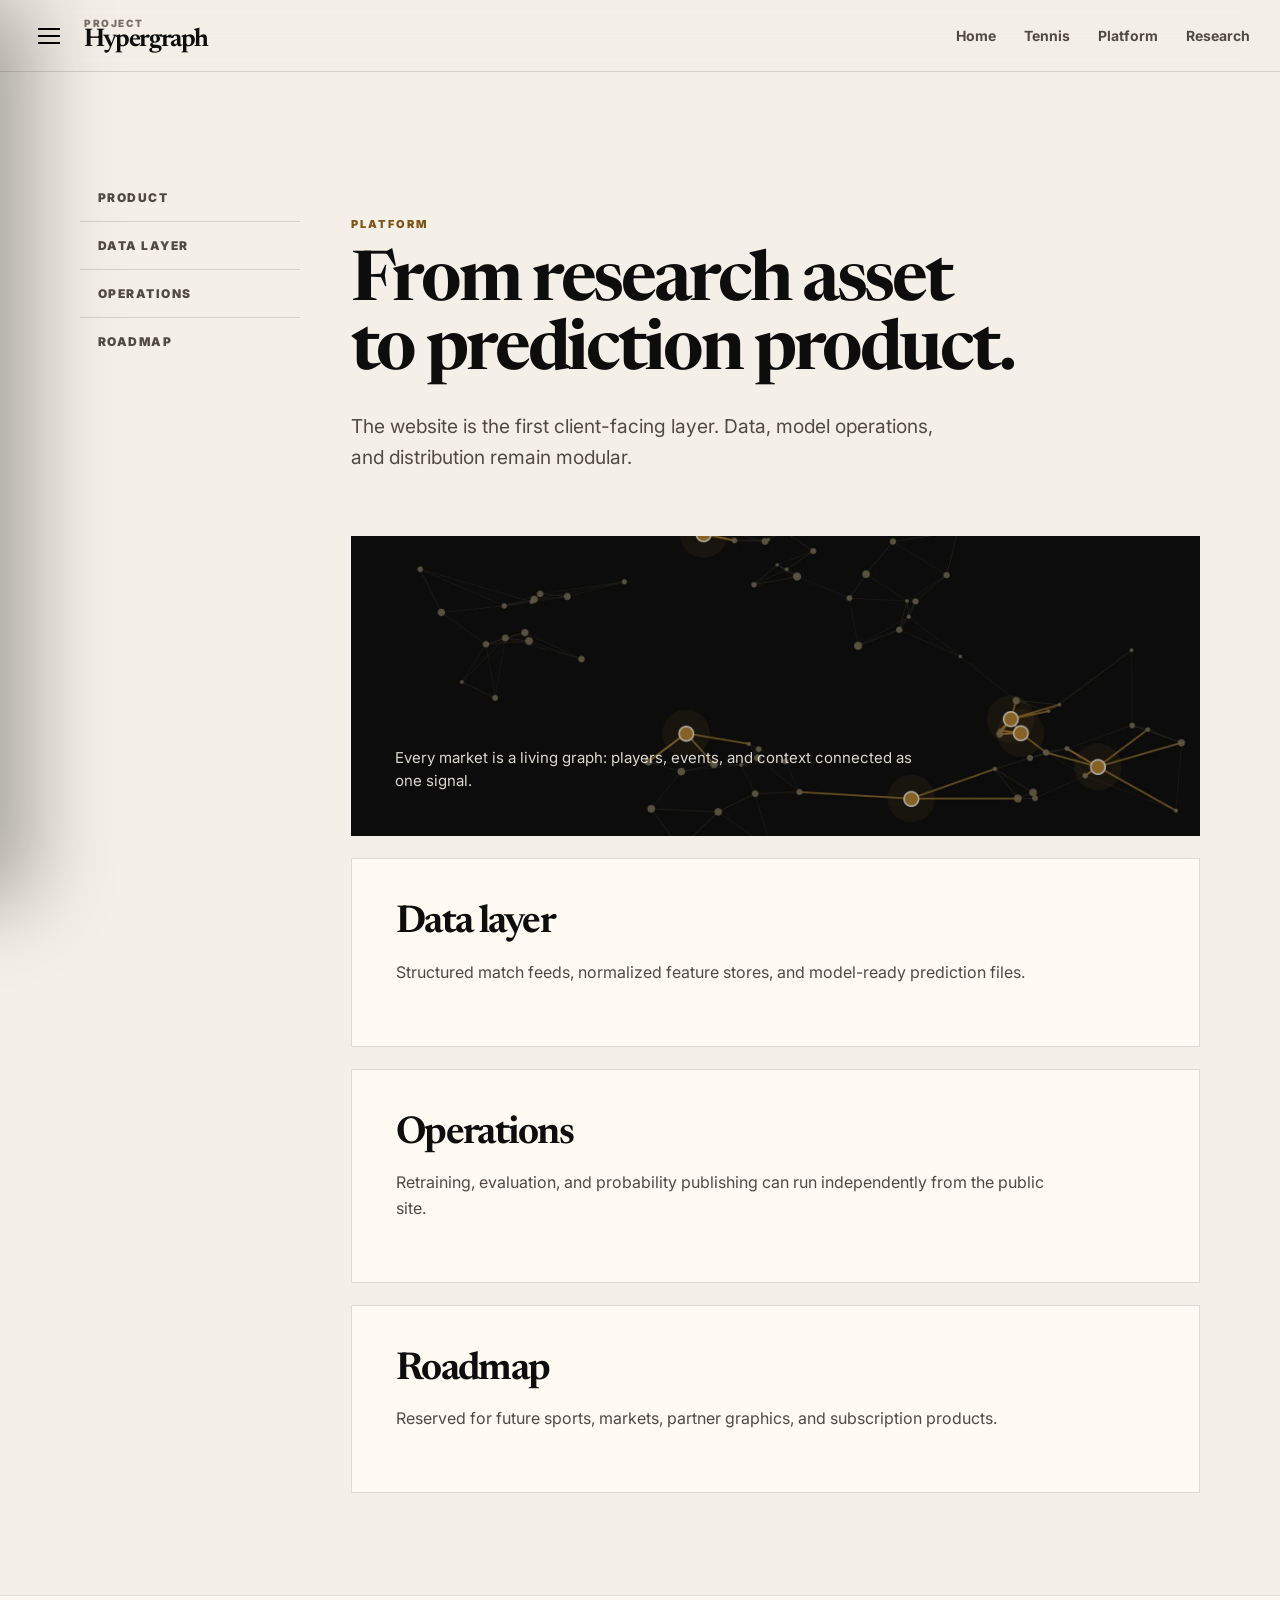
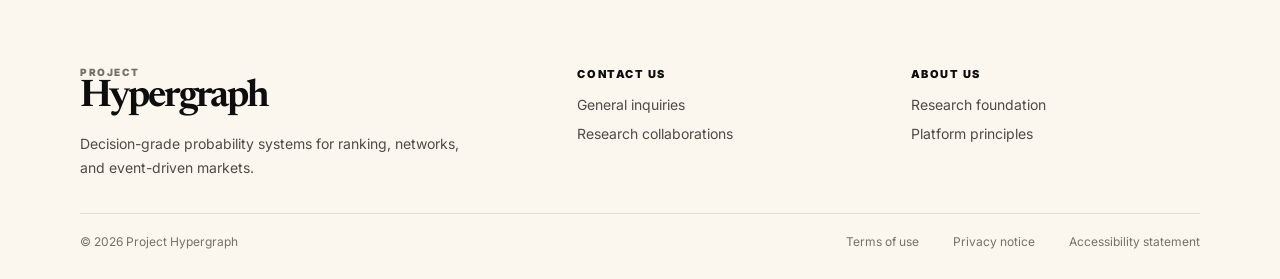
==== commit b2cdac29: "Restore warm editorial theme and enrich pages with visual assets - Return to black/gold/cream palett" ====
--- a/docs/platform.html
+++ b/docs/platform.html
@@ -8,6 +8,7 @@
   <link rel="preconnect" href="https://fonts.googleapis.com">
   <link rel="preconnect" href="https://fonts.gstatic.com" crossorigin>
   <link href="https://fonts.googleapis.com/css2?family=Inter:wght@400;500;600;700;800&family=Newsreader:opsz,wght@6..72,500;6..72,650&display=swap" rel="stylesheet">
+  <link rel="icon" href="assets/favicon.svg" type="image/svg+xml">
   <link rel="stylesheet" href="styles.css">
 </head>
 <body>
@@ -51,6 +52,10 @@
         <h1>From research asset to prediction product.</h1>
         <p class="hero-lede">The website is the first client-facing layer. Data, model operations, and distribution remain modular.</p>
       </section>
+      <section class="page-banner">
+        <img src="assets/network_dark.webp" alt="" loading="lazy">
+        <p>Every market is a living graph: players, events, and context connected as one signal.</p>
+      </section>
       <section id="data" class="subsection-card">
         <h2>Data layer</h2>
         <p>Structured match feeds, normalized feature stores, and model-ready prediction files.</p>
@@ -73,27 +78,22 @@
       </div>
       <nav class="footer-links" aria-label="Footer">
         <section>
-          <h2>Markets</h2>
-          <a href="tennis.html">Tennis predictive intelligence</a>
-          <a href="platform.html">Jockey and racing roadmap</a>
+          <h2>Contact us</h2>
+          <a href="mailto:contact@projecthypergraph.com">General inquiries</a>
+          <a href="mailto:research@projecthypergraph.com">Research collaborations</a>
         </section>
         <section>
-          <h2>Company</h2>
-          <a href="research.html">Research</a>
-          <a href="platform.html">Platform</a>
-          <a href="index.html#advisory">Advisory</a>
-        </section>
-        <section>
-          <h2>Internal</h2>
-          <a href="style-guide.html">Style guide</a>
+          <h2>About us</h2>
+          <a href="research.html">Research foundation</a>
+          <a href="platform.html">Platform principles</a>
         </section>
       </nav>
     </div>
     <div class="footer-bottom">
       <span>&copy; 2026 Project Hypergraph</span>
-      <span>Terms of use</span>
-      <span>Privacy notice</span>
-      <span>Accessibility statement</span>
+      <a href="terms.html">Terms of use</a>
+      <a href="privacy.html">Privacy notice</a>
+      <a href="accessibility.html">Accessibility statement</a>
     </div>
   </footer>
   <script src="site.js"></script>
--- a/docs/styles.css
+++ b/docs/styles.css
@@ -1,18 +1,41 @@
+/* ============================================================
+   Project Hypergraph — design system
+   Direction: warm editorial — near-black, cream paper, gold.
+   Newsreader 650 display serif + Inter text, hairline rules,
+   gentle hover physics (image zoom, inset frame, lift).
+   ============================================================ */
+
 :root {
-  --black: #0d0d0d;
-  --ink: #1d1d1b;
-  --body: #4f4a43;
-  --muted: #777067;
+  /* palette */
+  --black: #0d0d0d;         /* brand dark */
+  --coal: #171717;          /* panel on dark */
+  --coal-2: #2a2825;        /* alt panel on dark */
+  --ink: #1d1d1b;           /* primary text */
+  --body: #4f4a43;          /* secondary text */
+  --muted: #777067;         /* tertiary text */
   --line: rgba(13, 13, 13, 0.13);
-  --paper: #f4efe7;
-  --paper-2: #ebe2d5;
-  --white: #fffaf2;
+  --line-dark: rgba(255, 250, 242, 0.14);
+  --paper: #f4efe7;         /* cream page */
+  --paper-2: #ebe2d5;       /* deeper cream */
+  --white: #fffaf2;         /* card cream */
   --gold: #b7832d;
   --gold-dark: #7c5518;
   --green: #2c6b57;
   --blue: #1f3d6d;
   --red: #8f3f38;
+
+  /* type */
+  --serif: Newsreader, Georgia, serif;
+  --sans: Inter, system-ui, -apple-system, BlinkMacSystemFont, "Segoe UI", sans-serif;
+
+  /* layout */
+  --wrap: 1120px;
+  --gutter: 48px;
+  --section-pad: clamp(64px, 8vw, 104px);
+
+  /* effects */
   --shadow: 0 28px 90px rgba(24, 18, 12, 0.14);
+  --shadow-soft: 0 20px 60px rgba(24, 18, 12, 0.08);
 }
 
 * { box-sizing: border-box; }
@@ -26,10 +49,79 @@
   margin: 0;
   color: var(--ink);
   background: var(--paper);
-  font-family: Inter, system-ui, -apple-system, BlinkMacSystemFont, "Segoe UI", sans-serif;
+  font-family: var(--sans);
+  font-size: 16px;
+  -webkit-font-smoothing: antialiased;
 }
 
 a { color: inherit; text-decoration: none; }
+
+::selection { color: var(--white); background: var(--gold-dark); }
+
+:focus-visible {
+  outline: 2px solid var(--gold-dark);
+  outline-offset: 2px;
+}
+
+/* ---------- typography ---------- */
+
+h1,
+h2 {
+  margin: 0;
+  color: var(--black);
+  font-family: var(--serif);
+  font-weight: 650;
+  letter-spacing: -0.045em;
+  overflow-wrap: break-word;
+  text-wrap: balance;
+}
+
+h1 {
+  max-width: 900px;
+  font-size: clamp(40px, 5.4vw, 74px);
+  line-height: 1;
+}
+
+h2 {
+  max-width: 800px;
+  font-size: clamp(28px, 3.4vw, 46px);
+  line-height: 1.05;
+}
+
+.eyebrow {
+  margin: 0 0 18px;
+  color: var(--gold-dark);
+  font-size: 11px;
+  font-weight: 900;
+  letter-spacing: 0.18em;
+  text-transform: uppercase;
+}
+
+.hero-lede,
+.section-heading p,
+.platform-grid p,
+figcaption {
+  color: var(--body);
+  font-size: 17px;
+  line-height: 1.6;
+}
+
+.hero-lede {
+  max-width: 600px;
+  margin: 24px 0 0;
+  font-size: clamp(17px, 1.5vw, 20px);
+}
+
+.section-heading { margin-bottom: 32px; }
+
+.section-heading.split {
+  display: grid;
+  grid-template-columns: minmax(0, 1fr) minmax(280px, 0.44fr);
+  gap: 34px;
+  align-items: end;
+}
+
+/* ---------- top bar ---------- */
 
 .topbar {
   position: sticky;
@@ -37,9 +129,8 @@
   z-index: 30;
   display: flex;
   align-items: center;
-  justify-content: flex-start;
   gap: 16px;
-  min-height: 74px;
+  min-height: 72px;
   padding: 0 30px;
   background: rgba(244, 239, 231, 0.92);
   border-bottom: 1px solid var(--line);
@@ -49,20 +140,7 @@
 .topbar.dark {
   color: var(--white);
   background: rgba(13, 13, 13, 0.94);
-  border-bottom-color: rgba(255, 250, 242, 0.14);
-}
-
-.topbar.dark .brand-wordmark small,
-.topbar.dark .topnav {
-  color: rgba(255, 250, 242, 0.78);
-}
-
-.topbar.dark .brand-wordmark strong {
-  color: var(--white);
-}
-
-.topbar.dark .menu-toggle span {
-  background: var(--white);
+  border-bottom-color: var(--line-dark);
 }
 
 .menu-toggle {
@@ -71,7 +149,6 @@
   width: 38px;
   height: 42px;
   place-content: center;
-  margin-right: 6px;
   background: transparent;
   border: 0;
   cursor: pointer;
@@ -84,28 +161,22 @@
   background: currentColor;
 }
 
-.brand {
-  display: flex;
-  align-items: center;
-  gap: 12px;
-}
+.brand { display: flex; align-items: center; }
 
 .brand-wordmark {
   display: grid;
-  gap: 0;
-  line-height: 0.88;
+  gap: 1px;
+  line-height: 0.92;
   text-align: left;
 }
 
 .brand-wordmark strong,
-.brand-wordmark small {
-  display: block;
-}
+.brand-wordmark small { display: block; }
 
 .brand-wordmark strong {
   color: var(--black);
-  font-family: Newsreader, Georgia, serif;
-  font-size: clamp(25px, 2vw, 31px);
+  font-family: var(--serif);
+  font-size: clamp(25px, 2vw, 30px);
   font-weight: 650;
   letter-spacing: -0.055em;
 }
@@ -117,6 +188,11 @@
   letter-spacing: 0.16em;
   text-transform: uppercase;
 }
+
+.topbar.dark .brand-wordmark strong { color: var(--white); }
+.topbar.dark .brand-wordmark small { color: rgba(255, 250, 242, 0.66); }
+.topbar.dark .topnav { color: rgba(255, 250, 242, 0.78); }
+.topbar.dark .topnav a::after { background: var(--white); }
 
 .topnav {
   display: flex;
@@ -127,9 +203,7 @@
   font-weight: 700;
 }
 
-.topnav a {
-  position: relative;
-}
+.topnav a { position: relative; }
 
 .topnav a::after {
   position: absolute;
@@ -141,6 +215,7 @@
   background: var(--black);
   opacity: 0;
   transform: scaleX(0.6);
+  transform-origin: left;
   transition: 160ms ease;
 }
 
@@ -149,18 +224,12 @@
   transform: scaleX(1);
 }
 
-main,
-.footer {
-  margin-left: 0;
-}
-
 main {
   flex: 1 0 auto;
-}
-
-.site-footer {
-  flex-shrink: 0;
-}
+  margin-left: 0;
+}
+
+/* ---------- drawer ---------- */
 
 .drawer-backdrop {
   position: fixed;
@@ -182,6 +251,7 @@
   padding: 32px;
   color: var(--black);
   background: #fbf7ef;
+  border-right: 1px solid var(--line);
   transform: translateX(-100%);
   transition: transform 220ms ease;
   box-shadow: 30px 0 80px rgba(0, 0, 0, 0.32);
@@ -192,9 +262,7 @@
   pointer-events: auto;
 }
 
-.drawer-open .site-drawer {
-  transform: translateX(0);
-}
+.drawer-open .site-drawer { transform: translateX(0); }
 
 .drawer-head {
   display: flex;
@@ -204,52 +272,139 @@
 }
 
 .drawer-head button {
+  padding: 0;
   color: var(--body);
   background: transparent;
   border: 0;
   font: inherit;
+  font-size: 12px;
+  font-weight: 800;
+  letter-spacing: 0.1em;
+  text-transform: uppercase;
   cursor: pointer;
 }
+
+.drawer-head button:hover { color: var(--gold-dark); }
 
 .site-drawer a {
   display: block;
   padding: 18px 0;
   border-top: 1px solid rgba(13, 13, 13, 0.14);
-  font-family: Newsreader, Georgia, serif;
+  font-family: var(--serif);
   font-size: clamp(27px, 7vw, 32px);
+  font-weight: 650;
   line-height: 1.04;
   letter-spacing: -0.04em;
+  transition: color 160ms ease, padding-left 160ms ease;
 }
 
 .site-drawer a:hover {
   color: var(--gold-dark);
-}
-
-.home-page {
-  background: var(--black);
-}
-
-.home-page main,
-.home-page .footer {
+  padding-left: 6px;
+}
+
+/* ---------- footer ---------- */
+
+.site-footer {
+  flex-shrink: 0;
+  color: var(--body);
+  background: #fbf7ef;
+  border-top: 1px solid rgba(13, 13, 13, 0.1);
+}
+
+.footer-inner {
+  width: min(calc(100% - 2 * var(--gutter)), var(--wrap));
+  display: grid;
+  grid-template-columns: minmax(280px, 0.95fr) minmax(0, 1.45fr);
+  gap: clamp(42px, 7vw, 92px);
+  padding: clamp(46px, 6vw, 72px) 0 34px;
+  margin: 0 auto;
+}
+
+.footer-brand p {
+  max-width: 390px;
+  margin: 18px 0 0;
+  font-size: 14px;
+  line-height: 1.65;
+}
+
+.footer-wordmark { display: grid; gap: 2px; line-height: 0.92; }
+
+.footer-wordmark strong {
+  color: var(--black);
+  font-family: var(--serif);
+  font-size: clamp(28px, 3vw, 38px);
+  font-weight: 650;
+  letter-spacing: -0.055em;
+}
+
+.footer-wordmark small {
+  color: var(--muted);
+  font-size: 10px;
+  font-weight: 900;
+  letter-spacing: 0.16em;
+  text-transform: uppercase;
+}
+
+.footer-links {
+  display: grid;
+  grid-template-columns: repeat(2, minmax(0, 1fr));
+  gap: clamp(22px, 4vw, 44px);
+}
+
+.footer-links h2 {
+  margin: 0 0 14px;
+  color: var(--black);
+  font-family: var(--sans);
+  font-size: 11px;
+  font-weight: 900;
+  letter-spacing: 0.14em;
+  line-height: 1.2;
+  text-transform: uppercase;
+}
+
+.footer-links a {
+  display: block;
+  margin: 11px 0;
+  font-size: 14px;
+  line-height: 1.35;
+  transition: color 160ms ease;
+}
+
+.footer-links a:hover { color: var(--gold-dark); }
+
+.footer-bottom {
+  width: min(calc(100% - 2 * var(--gutter)), var(--wrap));
+  display: flex;
+  flex-wrap: wrap;
+  justify-content: flex-end;
+  gap: 12px clamp(18px, 3vw, 34px);
+  padding: 20px 0 30px;
+  margin: 0 auto;
+  color: var(--muted);
+  border-top: 1px solid rgba(13, 13, 13, 0.1);
+  font-size: 12px;
+}
+
+.footer-bottom span:first-child { margin-right: auto; }
+
+.footer-bottom a { transition: color 160ms ease; }
+.footer-bottom a:hover { color: var(--gold-dark); }
+
+/* ---------- home page ---------- */
+
+.home-page { background: var(--black); }
+
+.home-page main {
+  width: min(calc(100% - 2 * var(--gutter)), var(--wrap));
+  margin: 0 auto;
   color: var(--white);
   background: var(--black);
 }
 
-.home-page main {
-  width: min(calc(100% - 96px), 1120px);
-  margin: 0 auto;
-}
-
-.home-page .footer {
-  width: min(calc(100% - 96px), 1120px);
-  padding-right: 0;
-  padding-left: 0;
-  margin: 0 auto;
-}
-
 .home-hero {
   width: 100%;
-  min-height: min(680px, calc(100vh - 74px));
+  min-height: min(680px, calc(100vh - 72px));
   display: grid;
   grid-template-columns: minmax(0, 1fr) 72px;
   align-items: end;
@@ -274,9 +429,7 @@
   line-height: 1.48;
 }
 
-.home-hero .eyebrow {
-  color: var(--gold);
-}
+.home-hero .eyebrow { color: var(--gold); }
 
 .hero-arrow {
   display: grid;
@@ -287,6 +440,7 @@
   color: var(--black);
   background: var(--white);
   font-size: 34px;
+  font-weight: 400;
   transition: transform 180ms ease, background 180ms ease;
 }
 
@@ -303,7 +457,6 @@
   gap: 22px;
   padding: 0 0 clamp(72px, 8vw, 128px);
   margin: 0 auto;
-  background: transparent;
 }
 
 .market-card {
@@ -315,7 +468,7 @@
   justify-content: flex-end;
   padding: clamp(22px, 2.6vw, 32px);
   color: var(--white);
-  background: #171717;
+  background: var(--coal);
   transition: transform 220ms ease, filter 220ms ease;
 }
 
@@ -338,24 +491,16 @@
   content: "";
   border: 1px solid rgba(255, 250, 242, 0);
   transition: border-color 180ms ease;
-}
-
-.market-card:hover::before {
-  transform: scale(1.06);
-}
-
-.market-card:hover {
-  transform: translateY(-4px);
-}
-
-.market-card:hover::after {
-  border-color: rgba(255, 250, 242, 0.48);
-}
-
-.market-card > * {
-  position: relative;
-  z-index: 1;
-}
+  pointer-events: none;
+}
+
+.market-card:hover { transform: translateY(-4px); }
+
+.market-card:hover::before { transform: scale(1.06); }
+
+.market-card:hover::after { border-color: rgba(255, 250, 242, 0.48); }
+
+.market-card > * { position: relative; z-index: 1; }
 
 .market-card.large {
   grid-column: span 2;
@@ -363,7 +508,7 @@
 }
 
 .tennis-card {
-  --card-image: linear-gradient(135deg, rgba(13, 13, 13, 0.18), rgba(13, 13, 13, 0.82)), url("assets/atp_teaser.png");
+  --card-image: linear-gradient(135deg, rgba(13, 13, 13, 0.18), rgba(13, 13, 13, 0.82)), url("assets/atp_teaser.webp");
 }
 
 .jockey-card {
@@ -375,18 +520,18 @@
 }
 
 .research-card {
-  --card-image: linear-gradient(135deg, rgba(13, 13, 13, 0.22), rgba(13, 13, 13, 0.84)), url("assets/hypergraph_transparent.png");
+  --card-image: linear-gradient(135deg, rgba(13, 13, 13, 0.22), rgba(13, 13, 13, 0.84)), url("assets/hypergraph_transparent.webp");
 }
 
 .subscribe-card {
+  color: var(--black);
   background: var(--white);
-  color: var(--black);
 }
 
 .subscribe-card::before,
-.subscribe-card::after {
-  display: none;
-}
+.subscribe-card::after { display: none; }
+
+.subscribe-card:hover { transform: translateY(-4px); }
 
 .card-kicker {
   margin-bottom: auto;
@@ -397,7 +542,10 @@
   text-transform: uppercase;
 }
 
+.subscribe-card .card-kicker { color: var(--gold-dark); }
+
 .market-card h2 {
+  margin-top: 40px;
   color: currentColor;
   font-size: clamp(26px, 2.6vw, 42px);
   line-height: 1;
@@ -405,47 +553,55 @@
 
 .market-card p {
   max-width: 430px;
+  margin: 12px 0 0;
   color: rgba(255, 250, 242, 0.76);
   font-size: 15px;
   line-height: 1.55;
 }
 
-.subscribe-card p {
-  color: var(--body);
-}
+.subscribe-card p { color: var(--body); }
 
 .card-action {
   margin-top: 22px;
   font-weight: 900;
-}
+  font-size: 14px;
+  transition: padding-left 160ms ease;
+}
+
+.market-card:hover .card-action { padding-left: 6px; }
 
 .subscribe-form {
   display: flex;
   margin: 22px 0;
 }
 
-.subscribe-form input {
-  border-color: var(--black);
-}
+.subscribe-form input { border-color: var(--black); }
 
 .subscribe-form button {
   width: 56px;
+  flex-shrink: 0;
   color: var(--white);
   background: var(--black);
   border: 0;
   font-size: 24px;
-}
+  cursor: pointer;
+  transition: background 160ms ease;
+}
+
+.subscribe-form button:hover { background: var(--gold-dark); }
+
+/* ---------- shared section scaffolding ---------- */
 
 .hero,
 .section,
 .feature-band {
-  width: min(calc(100% - 96px), 1120px);
-  padding: clamp(56px, 7vw, 92px) 0;
+  width: min(calc(100% - 2 * var(--gutter)), var(--wrap));
+  padding: var(--section-pad) 0;
   margin-inline: auto;
 }
 
 .hero {
-  min-height: min(760px, calc(100vh - 74px));
+  min-height: min(760px, calc(100vh - 72px));
   display: grid;
   grid-template-columns: minmax(0, 1.1fr) minmax(320px, 0.55fr);
   align-items: end;
@@ -455,53 +611,7 @@
     radial-gradient(circle at 70% 20%, rgba(183, 131, 45, 0.16), transparent 32rem);
 }
 
-.eyebrow {
-  margin: 0 0 18px;
-  color: var(--gold-dark);
-  font-size: 11px;
-  font-weight: 900;
-  letter-spacing: 0.18em;
-  text-transform: uppercase;
-}
-
-h1,
-h2 {
-  margin: 0;
-  color: var(--black);
-  font-family: Newsreader, Georgia, serif;
-  font-weight: 650;
-  letter-spacing: -0.045em;
-  overflow-wrap: break-word;
-  text-wrap: balance;
-}
-
-h1 {
-  max-width: 900px;
-  font-size: clamp(40px, 5.6vw, 78px);
-  line-height: 0.98;
-}
-
-h2 {
-  max-width: 800px;
-  font-size: clamp(28px, 3.5vw, 48px);
-  line-height: 1.04;
-}
-
-.hero-lede,
-.section-heading p,
-.platform-grid p,
-figcaption {
-  color: var(--body);
-  font-size: 17px;
-  line-height: 1.6;
-}
-
-.hero-lede {
-  max-width: 620px;
-  margin: 24px 0 0;
-  font-size: clamp(17px, 1.6vw, 21px);
-}
-
+/* hero metric cards: signature black / coal / gold trio */
 .hero-metrics {
   display: grid;
   gap: 12px;
@@ -511,27 +621,25 @@
 
 .hero-metrics article {
   padding: 26px;
+  color: var(--white);
   background: var(--black);
-  color: var(--white);
   box-shadow: var(--shadow);
 }
 
-.hero-metrics article:nth-child(2) {
-  background: #2a2825;
-}
-
-.hero-metrics article:nth-child(3) {
-  background: var(--gold-dark);
-}
+.hero-metrics article:nth-child(2) { background: var(--coal-2); }
+.hero-metrics article:nth-child(3) { background: var(--gold-dark); }
 
 .hero-metrics span {
   display: block;
   font-size: clamp(34px, 3.6vw, 54px);
   font-weight: 900;
-  letter-spacing: -0.08em;
+  letter-spacing: -0.06em;
+  font-variant-numeric: tabular-nums;
 }
 
 .hero-metrics small {
+  display: block;
+  margin-top: 4px;
   color: rgba(255, 250, 242, 0.78);
   font-size: 12px;
   font-weight: 800;
@@ -539,26 +647,19 @@
   text-transform: uppercase;
 }
 
+/* dark band */
 .feature-band {
   display: grid;
   grid-template-columns: minmax(280px, 0.76fr) minmax(0, 1.24fr);
   gap: clamp(28px, 4vw, 48px);
-  padding: clamp(48px, 6vw, 76px) clamp(28px, 4vw, 52px);
+  padding-top: clamp(48px, 6vw, 76px);
+  padding-bottom: clamp(48px, 6vw, 76px);
   background: var(--black);
   color: var(--white);
 }
 
-.feature-band h2,
-.feature-band .eyebrow {
-  color: var(--white);
-}
-
-.feature-band h2,
-.platform h2 {
-  max-width: 430px;
-  font-size: clamp(27px, 3vw, 40px);
-  line-height: 1.06;
-}
+.feature-band h2 { max-width: 430px; color: var(--white); }
+.feature-band .eyebrow { color: var(--gold); }
 
 .brief-grid {
   display: grid;
@@ -574,9 +675,7 @@
 }
 
 .brief-grid strong,
-.brief-grid span {
-  display: block;
-}
+.brief-grid span { display: block; }
 
 .brief-grid strong {
   margin-bottom: 26px;
@@ -590,20 +689,9 @@
   line-height: 1.55;
 }
 
-.section-heading {
-  margin-bottom: 28px;
-}
-
-.section-heading.split {
-  display: grid;
-  grid-template-columns: minmax(0, 1fr) minmax(280px, 0.44fr);
-  gap: 34px;
-  align-items: end;
-}
-
-.match-book {
-  background: var(--paper);
-}
+/* ---------- tennis: prediction book ---------- */
+
+.match-book { background: var(--paper); }
 
 .lab-controls {
   display: grid;
@@ -613,7 +701,7 @@
   padding: 18px;
   background: var(--white);
   border: 1px solid var(--line);
-  box-shadow: 0 18px 60px rgba(24, 18, 12, 0.08);
+  box-shadow: var(--shadow-soft);
 }
 
 .lab-controls label {
@@ -636,8 +724,26 @@
   border: 1px solid var(--line);
   border-radius: 0;
   font: inherit;
-}
-
+  transition: border-color 140ms ease;
+}
+
+input::placeholder { color: var(--muted); }
+
+input:focus,
+select:focus {
+  border-color: var(--black);
+  outline: none;
+}
+
+.load-error {
+  padding: 14px 20px;
+  color: var(--red);
+  background: rgba(143, 63, 56, 0.1);
+  border-left: 3px solid var(--red);
+  font-size: 14px;
+}
+
+/* highlight strip */
 .highlight-strip {
   display: grid;
   grid-template-columns: repeat(3, 1fr);
@@ -648,20 +754,34 @@
 .highlight-card {
   min-height: 184px;
   padding: 22px;
+  color: var(--white);
   background: var(--black);
-  color: var(--white);
 }
 
 .highlight-card small {
-  color: rgba(255, 250, 242, 0.64);
+  color: var(--gold);
+  font-size: 11px;
+  font-weight: 800;
+  letter-spacing: 0.1em;
+  text-transform: uppercase;
 }
 
 .highlight-card h3 {
-  margin: 14px 0 22px;
+  margin: 14px 0 18px;
+  font-family: var(--serif);
   font-size: 21px;
+  font-weight: 650;
+  letter-spacing: -0.02em;
   line-height: 1.12;
 }
 
+.highlight-card p {
+  margin: 0 0 16px;
+  color: rgba(255, 250, 242, 0.78);
+  font-size: 13.5px;
+}
+
+/* match cards */
 .prediction-list {
   display: grid;
   grid-template-columns: repeat(2, minmax(0, 1fr));
@@ -672,7 +792,13 @@
   padding: 22px;
   background: var(--white);
   border: 1px solid var(--line);
-  box-shadow: 0 20px 60px rgba(24, 18, 12, 0.08);
+  box-shadow: var(--shadow-soft);
+  transition: transform 200ms ease, box-shadow 200ms ease;
+}
+
+.match-card:hover {
+  transform: translateY(-3px);
+  box-shadow: var(--shadow);
 }
 
 .match-topline {
@@ -680,6 +806,8 @@
   grid-template-columns: 1fr minmax(180px, 0.48fr);
   gap: 20px;
   margin-bottom: 22px;
+  padding-bottom: 16px;
+  border-bottom: 1px solid var(--line);
 }
 
 .match-meta {
@@ -687,7 +815,7 @@
   font-size: 11px;
   font-weight: 900;
   letter-spacing: 0.08em;
-  line-height: 1.35;
+  line-height: 1.4;
   text-transform: uppercase;
 }
 
@@ -697,17 +825,13 @@
   margin-top: 8px;
   font-size: 21px;
   font-weight: 900;
+  letter-spacing: -0.02em;
   line-height: 1.05;
 }
 
-.winner {
-  color: var(--green);
-}
-
-.model-probs {
-  display: grid;
-  gap: 16px;
-}
+.winner { color: var(--green); }
+
+.model-probs { display: grid; gap: 16px; }
 
 .forecast-row {
   display: grid;
@@ -722,9 +846,7 @@
   font-weight: 900;
 }
 
-.forecast-main {
-  min-width: 0;
-}
+.forecast-main { min-width: 0; }
 
 .forecast-pick {
   display: flex;
@@ -737,22 +859,15 @@
 
 .forecast-pick span:last-child {
   color: var(--muted);
+  font-weight: 700;
+  font-variant-numeric: tabular-nums;
 }
 
 .prob-track {
   position: relative;
-  height: 18px;
+  height: 6px;
   overflow: hidden;
   background: rgba(13, 13, 13, 0.09);
-}
-
-.prob-track::after {
-  position: absolute;
-  inset: 0;
-  left: 50%;
-  width: 1px;
-  content: "";
-  background: rgba(13, 13, 13, 0.25);
 }
 
 .prob-fill {
@@ -766,33 +881,42 @@
   font-size: 15px;
   font-weight: 900;
   text-align: right;
+  font-variant-numeric: tabular-nums;
 }
 
 .correctness {
   display: inline-flex;
+  align-items: center;
   justify-content: center;
-  padding: 7px 9px;
+  gap: 6px;
   color: var(--green);
-  background: rgba(44, 107, 87, 0.12);
   font-size: 11px;
   font-weight: 900;
+  letter-spacing: 0.06em;
   text-transform: uppercase;
 }
 
-.correctness.miss {
-  color: var(--red);
-  background: rgba(143, 63, 56, 0.12);
-}
+.correctness::before {
+  width: 5px;
+  height: 5px;
+  content: "";
+  background: currentColor;
+  border-radius: 50%;
+}
+
+.correctness.miss { color: var(--red); }
 
 .match-note {
   margin: 16px 0 0;
+  padding-top: 13px;
   color: var(--muted);
-  font-size: 14px;
-}
-
-.benchmarks {
-  background: var(--paper-2);
-}
+  border-top: 1px solid var(--line);
+  font-size: 13px;
+}
+
+/* ---------- tennis: benchmarks ---------- */
+
+.benchmarks { background: var(--paper-2); }
 
 .model-cards {
   display: grid;
@@ -804,6 +928,7 @@
   min-height: 300px;
   padding: 24px;
   background: var(--white);
+  border: 1px solid var(--line);
   border-top: 4px solid var(--model-color, var(--gold));
 }
 
@@ -816,13 +941,16 @@
 
 .model-card h3 {
   margin: 0 0 10px;
+  font-family: var(--serif);
   font-size: 23px;
+  font-weight: 650;
   letter-spacing: -0.04em;
 }
 
 .model-card p {
   margin: 0;
   color: var(--body);
+  font-size: 14px;
   line-height: 1.55;
 }
 
@@ -832,6 +960,8 @@
   background: var(--black);
   font-size: 11px;
   font-weight: 900;
+  letter-spacing: 0.06em;
+  text-transform: uppercase;
 }
 
 .metric-stack {
@@ -850,8 +980,13 @@
   font-weight: 800;
 }
 
+.metric-row span:last-child {
+  text-align: right;
+  font-variant-numeric: tabular-nums;
+}
+
 .bar-track {
-  height: 9px;
+  height: 6px;
   overflow: hidden;
   background: rgba(13, 13, 13, 0.1);
 }
@@ -863,19 +998,20 @@
   background: var(--model-color, var(--gold));
 }
 
+/* ---------- tennis: platform band ---------- */
+
 .platform {
   display: grid;
   grid-template-columns: minmax(280px, 0.7fr) 1.3fr;
   gap: clamp(28px, 4vw, 44px);
-  padding: clamp(48px, 6vw, 76px) clamp(28px, 4vw, 52px);
+  padding-top: clamp(48px, 6vw, 76px);
+  padding-bottom: clamp(48px, 6vw, 76px);
   background: var(--black);
   color: var(--white);
 }
 
-.platform h2,
-.platform .eyebrow {
-  color: var(--white);
-}
+.platform h2 { max-width: 430px; color: var(--white); }
+.platform .eyebrow { color: var(--gold); }
 
 .platform-grid {
   display: grid;
@@ -887,12 +1023,13 @@
 .platform-grid article {
   min-height: 230px;
   padding: 24px;
-  background: #171717;
+  background: var(--coal);
 }
 
 .platform-grid span {
   color: var(--gold);
   font-weight: 900;
+  font-variant-numeric: tabular-nums;
 }
 
 .platform-grid h3 {
@@ -901,15 +1038,48 @@
 }
 
 .platform-grid p {
+  margin: 0;
   color: rgba(255, 250, 242, 0.7);
-}
-
-.asset-placeholder {
-  background:
-    linear-gradient(135deg, rgba(255, 250, 242, 0.08), rgba(183, 131, 45, 0.18)),
-    #171717 !important;
-  border: 1px dashed rgba(255, 250, 242, 0.28);
-}
+  font-size: 14px;
+}
+
+/* image-backed tile inside platform grid */
+.platform-grid .imaged {
+  position: relative;
+  overflow: hidden;
+  padding: 0;
+  border: 0;
+  background: var(--coal);
+}
+
+.platform-grid .imaged img {
+  position: absolute;
+  inset: 0;
+  width: 100%;
+  height: 100%;
+  object-fit: cover;
+  opacity: 0.9;
+  transition: transform 420ms ease, opacity 200ms ease;
+}
+
+.platform-grid .imaged:hover img {
+  transform: scale(1.05);
+  opacity: 1;
+}
+
+.platform-grid .imaged .imaged-caption {
+  position: absolute;
+  left: 0;
+  right: 0;
+  bottom: 0;
+  padding: 40px 24px 20px;
+  color: var(--white);
+  background: linear-gradient(180deg, transparent, rgba(13, 13, 13, 0.88));
+  font-size: 13px;
+  font-weight: 700;
+}
+
+/* ---------- tennis: research strip ---------- */
 
 .research-points {
   display: grid;
@@ -917,6 +1087,7 @@
   gap: 1px;
   margin: 28px 0;
   background: var(--line);
+  border: 1px solid var(--line);
 }
 
 .research-points article {
@@ -925,20 +1096,24 @@
 }
 
 .research-points strong,
-.research-points span {
-  display: block;
-}
+.research-points span { display: block; }
 
 .research-points strong {
-  font-size: 25px;
-  letter-spacing: -0.05em;
+  color: var(--black);
+  font-family: var(--serif);
+  font-size: 32px;
+  font-weight: 650;
+  letter-spacing: -0.04em;
+  font-variant-numeric: tabular-nums;
 }
 
 .research-points span {
   margin-top: 7px;
   color: var(--muted);
-  font-size: 13px;
-  font-weight: 700;
+  font-size: 12px;
+  font-weight: 800;
+  letter-spacing: 0.06em;
+  text-transform: uppercase;
 }
 
 .figure-grid {
@@ -946,12 +1121,14 @@
   grid-template-columns: repeat(2, 1fr);
   gap: 18px;
 }
+
+.figure-grid .wide { grid-column: 1 / -1; }
 
 figure {
   margin: 0;
   overflow: hidden;
-  background: var(--white);
-  border: 1px solid var(--line);
+  background: var(--black);
+  border: 1px solid var(--black);
 }
 
 figure img {
@@ -959,122 +1136,36 @@
   width: 100%;
   aspect-ratio: 16 / 10;
   object-fit: contain;
-  background: white;
-}
+}
+
+figure.wide img { aspect-ratio: auto; }
+
+figure.light,
+figure.light img { background: var(--white); }
+
+figure.light { border-color: var(--line); }
 
 figcaption {
-  padding: 16px 20px 20px;
-  font-size: 14px;
-}
-
-.footer {
-  display: flex;
-  justify-content: space-between;
-  gap: 20px;
-  padding: 28px clamp(22px, 5vw, 84px);
-  color: var(--muted);
+  padding: 14px 20px 18px;
+  color: rgba(255, 250, 242, 0.75);
+  border-top: 1px solid var(--line-dark);
+  font-size: 13.5px;
+}
+
+figure.light figcaption {
+  color: var(--body);
   border-top: 1px solid var(--line);
-  font-size: 13px;
-}
-
-.site-footer {
-  color: var(--body);
-  background: #fbf7ef;
-  border-top: 1px solid rgba(13, 13, 13, 0.1);
-}
-
-.footer-inner {
-  width: min(calc(100% - 96px), 1120px);
-  display: grid;
-  grid-template-columns: minmax(280px, 0.95fr) minmax(0, 1.45fr);
-  gap: clamp(42px, 7vw, 92px);
-  padding: clamp(46px, 6vw, 72px) 0 34px;
-  margin: 0 auto;
-}
-
-.footer-brand p {
-  max-width: 390px;
-  margin: 18px 0 0;
-  color: var(--body);
-  font-size: 14px;
-  line-height: 1.65;
-}
-
-.footer-wordmark {
-  display: grid;
-  line-height: 0.9;
-}
-
-.footer-wordmark small {
-  color: var(--muted);
-  font-size: 10px;
-  font-weight: 900;
-  letter-spacing: 0.16em;
-  text-transform: uppercase;
-}
-
-.footer-wordmark strong {
-  color: var(--black);
-  font-family: Newsreader, Georgia, serif;
-  font-size: clamp(28px, 3vw, 38px);
-  font-weight: 650;
-  letter-spacing: -0.055em;
-}
-
-.footer-links {
-  display: grid;
-  grid-template-columns: repeat(3, minmax(0, 1fr));
-  gap: clamp(22px, 4vw, 44px);
-}
-
-.footer-links h2 {
-  margin: 0 0 14px;
-  color: var(--black);
-  font-family: Inter, system-ui, sans-serif;
-  font-size: 11px;
-  font-weight: 900;
-  letter-spacing: 0.14em;
-  line-height: 1.2;
-  text-transform: uppercase;
-}
-
-.footer-links a {
-  display: block;
-  margin: 11px 0;
-  color: var(--body);
-  font-size: 14px;
-  line-height: 1.35;
-  transition: color 160ms ease;
-}
-
-.footer-links a:hover {
-  color: var(--gold-dark);
-}
-
-.footer-bottom {
-  width: min(calc(100% - 96px), 1120px);
-  display: flex;
-  flex-wrap: wrap;
-  justify-content: flex-end;
-  gap: 12px clamp(18px, 3vw, 34px);
-  padding: 20px 0 30px;
-  margin: 0 auto;
-  color: var(--muted);
-  border-top: 1px solid rgba(13, 13, 13, 0.1);
-  font-size: 12px;
-}
-
-.footer-bottom span:first-child {
-  margin-right: auto;
-}
+}
+
+/* ---------- subpages (platform / research) ---------- */
 
 .subpage {
   display: grid;
   grid-template-columns: 220px minmax(0, 1fr);
   gap: clamp(26px, 4vw, 56px);
-  min-height: calc(100vh - 74px);
-  padding: clamp(56px, 7vw, 92px) 0;
-  width: min(calc(100% - 96px), 1120px);
+  min-height: calc(100vh - 72px);
+  padding: var(--section-pad) 0;
+  width: min(calc(100% - 2 * var(--gutter)), var(--wrap));
   margin: 0 auto;
 }
 
@@ -1089,12 +1180,13 @@
 
 .page-sidebar a {
   padding: 16px 18px;
+  color: var(--body);
   background: var(--paper);
-  color: var(--body);
   font-size: 12px;
   font-weight: 900;
   letter-spacing: 0.12em;
   text-transform: uppercase;
+  transition: color 140ms ease, background 140ms ease;
 }
 
 .page-sidebar a:hover {
@@ -1119,9 +1211,7 @@
   border: 1px solid var(--line);
 }
 
-.subsection-card h2 {
-  font-size: clamp(26px, 3vw, 40px);
-}
+.subsection-card h2 { font-size: clamp(26px, 3vw, 40px); }
 
 .subsection-card p {
   max-width: 660px;
@@ -1130,14 +1220,130 @@
   line-height: 1.62;
 }
 
+.math-card {
+  display: grid;
+  gap: 18px;
+  padding: clamp(28px, 4vw, 46px);
+  background: var(--white);
+  border: 1px solid var(--line);
+}
+
+.math-card h2 { font-size: clamp(24px, 2.8vw, 36px); }
+
+.math-card p {
+  max-width: 820px;
+  margin: 0;
+  color: var(--body);
+  font-size: 16px;
+  line-height: 1.72;
+}
+
+.math-card mjx-container {
+  overflow-x: auto;
+  overflow-y: hidden;
+  max-width: 100%;
+  padding: 4px 0;
+}
+
+.math-figure {
+  margin: 0;
+  overflow: hidden;
+  background: #fbf7ef;
+  border: 1px solid var(--line);
+}
+
+.math-figure img {
+  display: block;
+  width: 100%;
+}
+
+.math-figure.contain img {
+  max-width: 560px;
+  margin: 0 auto;
+}
+
+.math-figure figcaption {
+  padding: 12px 18px 16px;
+  color: var(--muted);
+  border-top: 1px solid var(--line);
+  font-size: 12.5px;
+}
+
+/* wide visual banner on child pages */
+.page-banner {
+  position: relative;
+  overflow: hidden;
+  min-height: 300px;
+  display: grid;
+  align-content: end;
+  padding: clamp(26px, 4vw, 44px);
+  color: var(--white);
+  background: var(--black);
+}
+
+.page-banner img {
+  position: absolute;
+  inset: 0;
+  width: 100%;
+  height: 100%;
+  object-fit: cover;
+  opacity: 0.72;
+}
+
+.page-banner > * {
+  position: relative;
+  z-index: 1;
+}
+
+.page-banner p {
+  max-width: 520px;
+  margin: 0;
+  color: rgba(255, 250, 242, 0.85);
+  font-size: 15px;
+  line-height: 1.55;
+}
+
+/* ---------- legal pages ---------- */
+
+.legal-page {
+  width: min(calc(100% - 2 * var(--gutter)), 880px);
+  margin: 0 auto;
+  padding: var(--section-pad) 0;
+}
+
+.legal-page section {
+  padding: 32px 0;
+  border-top: 1px solid var(--line);
+}
+
+.legal-page h2 { font-size: clamp(24px, 2.8vw, 36px); }
+
+.legal-page p,
+.legal-page li {
+  color: var(--body);
+  font-size: 16px;
+  line-height: 1.7;
+}
+
+.legal-page ul { padding-left: 20px; }
+
+.notice-card {
+  padding: 24px;
+  color: var(--black);
+  background: var(--white);
+  border-left: 4px solid var(--gold);
+}
+
+/* ---------- style guide ---------- */
+
 .style-guide {
-  width: min(calc(100% - 96px), 1120px);
+  width: min(calc(100% - 2 * var(--gutter)), var(--wrap));
   margin: 0 auto;
-  padding: clamp(56px, 7vw, 92px) 0;
+  padding: var(--section-pad) 0;
 }
 
 .guide-hero {
-  min-height: 420px;
+  min-height: 400px;
   display: grid;
   align-content: center;
   border-bottom: 1px solid var(--line);
@@ -1148,36 +1354,21 @@
   border-bottom: 1px solid var(--line);
 }
 
-.guide-heading {
-  margin-bottom: 24px;
-}
+.guide-heading { margin-bottom: 24px; }
 
 .guide-hero h1 {
   max-width: 760px;
   font-size: clamp(42px, 5.2vw, 70px);
 }
 
-.guide-heading h2 {
-  font-size: clamp(28px, 3vw, 40px);
-}
-
-.guide-grid {
-  display: grid;
-  gap: 18px;
-}
-
-.guide-grid.two {
-  grid-template-columns: repeat(2, minmax(0, 1fr));
-}
-
-.guide-grid.three {
-  grid-template-columns: repeat(3, minmax(0, 1fr));
-}
-
-.guide-stack {
-  display: grid;
-  gap: 18px;
-}
+.guide-heading h2 { font-size: clamp(28px, 3vw, 40px); }
+
+.guide-grid { display: grid; gap: 18px; }
+
+.guide-grid.two { grid-template-columns: repeat(2, minmax(0, 1fr)); }
+.guide-grid.three { grid-template-columns: repeat(3, minmax(0, 1fr)); }
+
+.guide-stack { display: grid; gap: 18px; }
 
 .guide-card,
 .guide-sample {
@@ -1196,7 +1387,9 @@
 .guide-card h3,
 .guide-sample h3 {
   margin: 0 0 12px;
+  font-family: var(--serif);
   font-size: 22px;
+  font-weight: 650;
   letter-spacing: -0.035em;
 }
 
@@ -1219,9 +1412,7 @@
   line-height: 1.6;
 }
 
-.guide-card .eyebrow {
-  color: var(--gold-dark);
-}
+.guide-card .eyebrow { color: var(--gold-dark); }
 
 .guide-label {
   display: inline-block;
@@ -1233,9 +1424,7 @@
   text-transform: uppercase;
 }
 
-.guide-market-demo {
-  min-height: 360px;
-}
+.guide-market-demo { min-height: 340px; }
 
 pre {
   overflow: auto;
@@ -1271,7 +1460,11 @@
   font-weight: 900;
 }
 
+/* ---------- responsive ---------- */
+
 @media (max-width: 920px) {
+  :root { --gutter: 24px; }
+
   .hero,
   .home-hero,
   .feature-band,
@@ -1294,42 +1487,20 @@
     grid-template-columns: 1fr;
   }
 
-  .hero {
-    min-height: auto;
-  }
-
-  .lab-controls {
-    grid-template-columns: 1fr;
-  }
-
-  .topnav {
-    display: none;
-  }
+  .hero { min-height: auto; }
+
+  .lab-controls { grid-template-columns: 1fr; }
+
+  .topnav { display: none; }
 
   .market-card.large {
     grid-column: auto;
     grid-row: auto;
   }
 
-  .home-page main,
-  .home-page .footer,
-  .hero,
-  .section,
-  .feature-band,
-  .subpage,
-  .style-guide,
-  .footer-inner,
-  .footer-bottom {
-    width: min(calc(100% - 48px), 1180px);
-  }
-
-  .subpage {
-    grid-template-columns: 1fr;
-  }
-
-  .footer-bottom {
-    justify-content: flex-start;
-  }
+  .subpage { grid-template-columns: 1fr; }
+
+  .footer-bottom { justify-content: flex-start; }
 
   .footer-bottom span:first-child {
     width: 100%;
@@ -1343,42 +1514,27 @@
 }
 
 @media (max-width: 620px) {
-  .topbar {
-    padding: 0 18px;
+  :root { --gutter: 16px; }
+
+  .topbar { padding: 0 18px; }
+
+  .home-hero {
+    grid-template-columns: 1fr;
+    padding: 54px 0;
   }
 
-  .home-page main,
-  .home-page .footer,
+  .hero-arrow { justify-self: start; }
+
   .hero,
   .section,
-  .feature-band,
-  .subpage,
-  .style-guide,
-  .footer-inner,
-  .footer-bottom {
-    width: min(calc(100% - 32px), 1180px);
-  }
-
-  .home-hero {
-    padding: 54px 0;
-  }
-
-  .hero,
-  .section,
-  .feature-band {
-    padding: 54px 0;
-  }
-
-  h1 {
-    font-size: 58px;
-  }
+  .feature-band { padding: 54px 0; }
 
   .match-topline,
-  .forecast-row {
-    grid-template-columns: 1fr;
-  }
-
-  .prob-value {
-    text-align: left;
-  }
-}
+  .forecast-row { grid-template-columns: 1fr; }
+
+  .forecast-row { gap: 6px; }
+
+  .prob-value { text-align: left; }
+
+  .correctness { justify-content: flex-start; }
+}
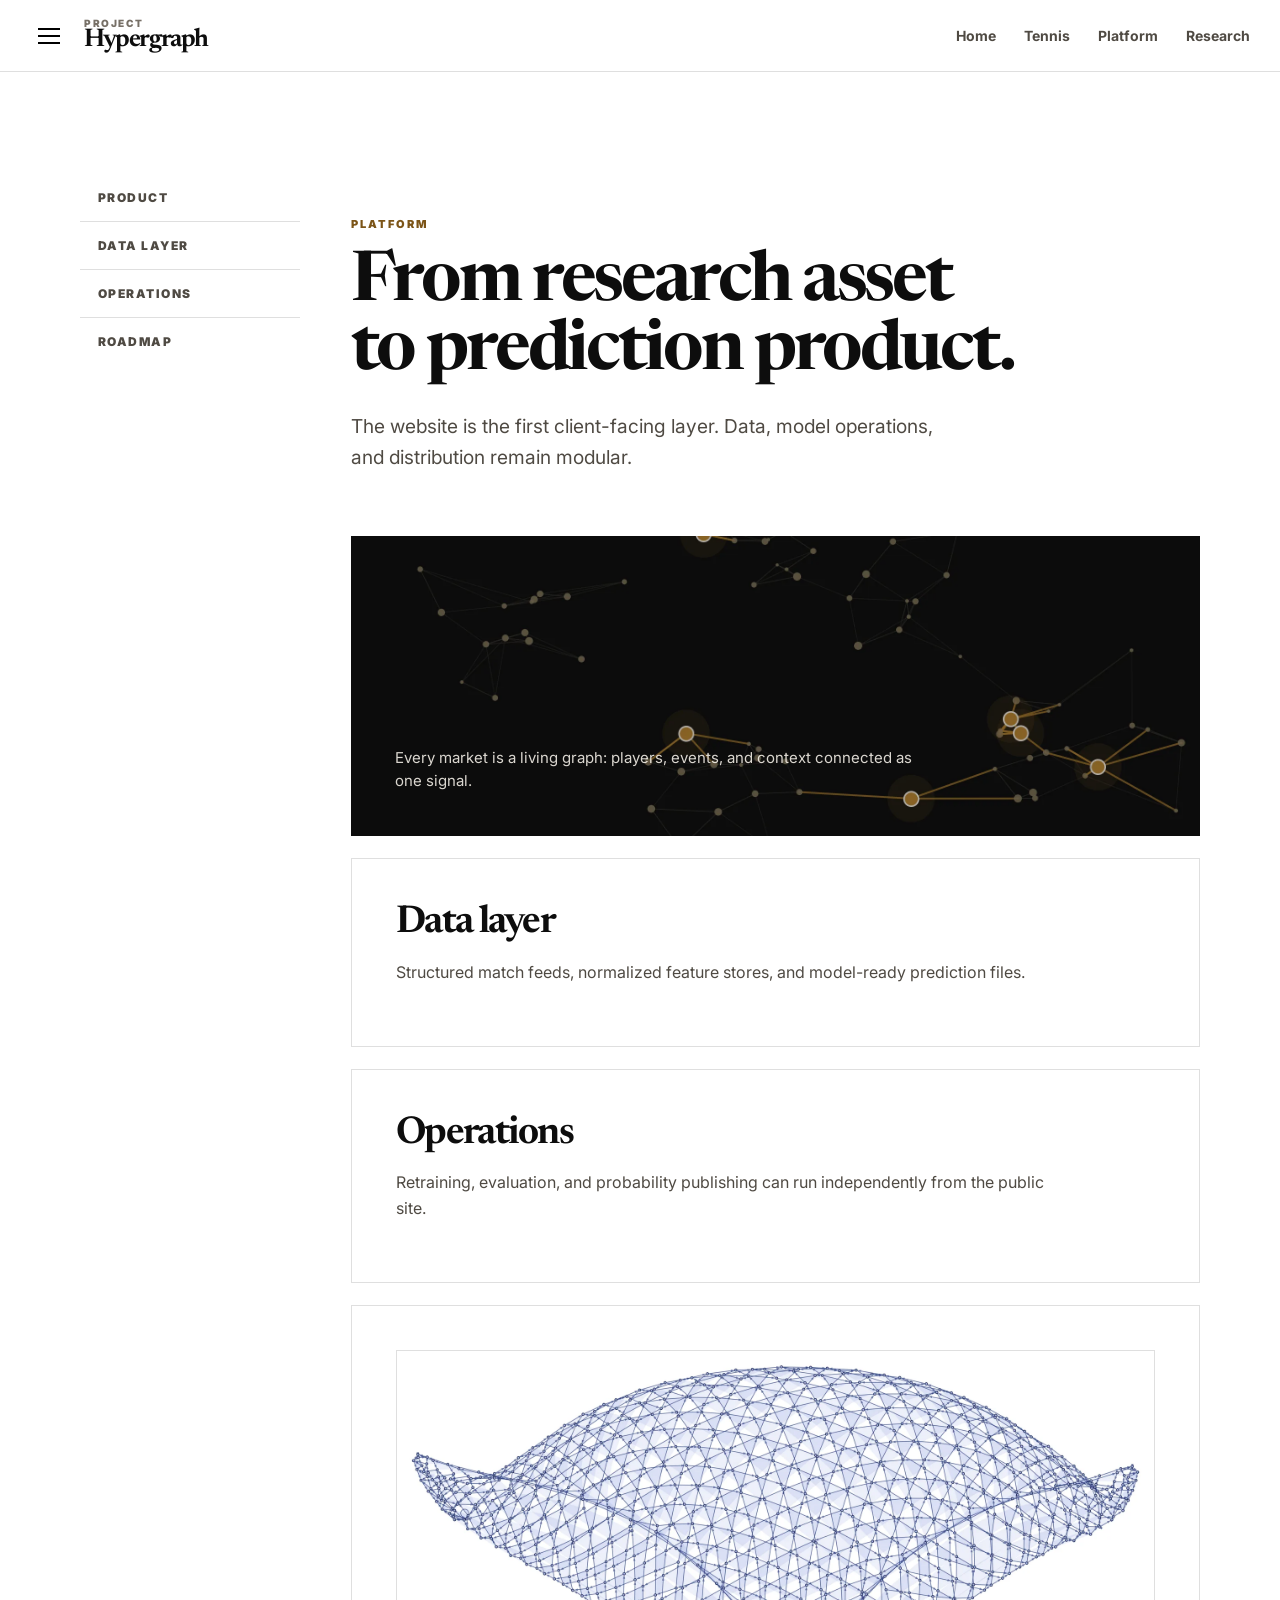
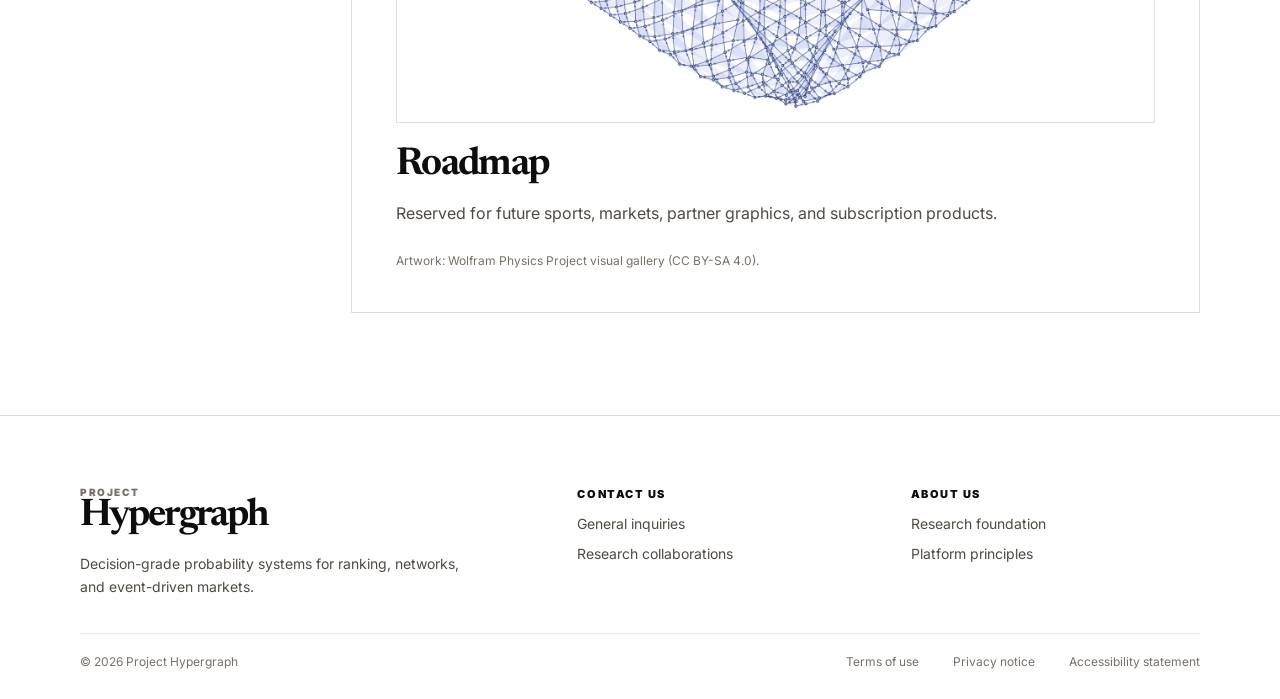
==== commit d2f95e58: "Refine publications list and add Wolfram gallery artwork - Render thumbnails at true page aspect rat" ====
--- a/docs/platform.html
+++ b/docs/platform.html
@@ -64,9 +64,11 @@
         <h2>Operations</h2>
         <p>Retraining, evaluation, and probability publishing can run independently from the public site.</p>
       </section>
-      <section id="roadmap" class="subsection-card asset-placeholder">
+      <section id="roadmap" class="subsection-card">
+        <img class="card-art" src="assets/wolfram_gallery_0005.webp" alt="Hypergraph mesh artwork from the Wolfram Physics Project" loading="lazy">
         <h2>Roadmap</h2>
         <p>Reserved for future sports, markets, partner graphics, and subscription products.</p>
+        <span class="art-credit">Artwork: Wolfram Physics Project visual gallery (CC BY-SA 4.0).</span>
       </section>
     </article>
   </main>
--- a/docs/styles.css
+++ b/docs/styles.css
@@ -15,9 +15,9 @@
   --muted: #777067;         /* tertiary text */
   --line: rgba(13, 13, 13, 0.13);
   --line-dark: rgba(255, 250, 242, 0.14);
-  --paper: #f4efe7;         /* cream page */
-  --paper-2: #ebe2d5;       /* deeper cream */
-  --white: #fffaf2;         /* card cream */
+  --paper: #ffffff;         /* light page */
+  --paper-2: #f5f4f1;       /* quiet section fill */
+  --white: #ffffff;         /* card */
   --gold: #b7832d;
   --gold-dark: #7c5518;
   --green: #2c6b57;
@@ -132,7 +132,7 @@
   gap: 16px;
   min-height: 72px;
   padding: 0 30px;
-  background: rgba(244, 239, 231, 0.92);
+  background: rgba(255, 255, 255, 0.92);
   border-bottom: 1px solid var(--line);
   backdrop-filter: blur(16px);
 }
@@ -250,11 +250,10 @@
   height: 100vh;
   padding: 32px;
   color: var(--black);
-  background: #fbf7ef;
+  background: var(--white);
   border-right: 1px solid var(--line);
   transform: translateX(-100%);
-  transition: transform 220ms ease;
-  box-shadow: 30px 0 80px rgba(0, 0, 0, 0.32);
+  transition: transform 220ms ease, box-shadow 220ms ease;
 }
 
 .drawer-open .drawer-backdrop {
@@ -262,7 +261,10 @@
   pointer-events: auto;
 }
 
-.drawer-open .site-drawer { transform: translateX(0); }
+.drawer-open .site-drawer {
+  transform: translateX(0);
+  box-shadow: 30px 0 80px rgba(0, 0, 0, 0.32);
+}
 
 .drawer-head {
   display: flex;
@@ -308,8 +310,8 @@
 .site-footer {
   flex-shrink: 0;
   color: var(--body);
-  background: #fbf7ef;
-  border-top: 1px solid rgba(13, 13, 13, 0.1);
+  background: var(--white);
+  border-top: 1px solid var(--line);
 }
 
 .footer-inner {
@@ -608,7 +610,7 @@
   gap: clamp(36px, 6vw, 94px);
   background:
     linear-gradient(90deg, rgba(13, 13, 13, 0.03) 1px, transparent 1px) 0 0 / 72px 72px,
-    radial-gradient(circle at 70% 20%, rgba(183, 131, 45, 0.16), transparent 32rem);
+    radial-gradient(circle at 70% 20%, rgba(183, 131, 45, 0.1), transparent 32rem);
 }
 
 /* hero metric cards: signature black / coal / gold trio */
@@ -720,7 +722,7 @@
   height: 48px;
   padding: 0 14px;
   color: var(--ink);
-  background: #fbf7ef;
+  background: var(--white);
   border: 1px solid var(--line);
   border-radius: 0;
   font: inherit;
@@ -1248,7 +1250,7 @@
 .math-figure {
   margin: 0;
   overflow: hidden;
-  background: #fbf7ef;
+  background: #fafaf8;
   border: 1px solid var(--line);
 }
 
@@ -1330,7 +1332,7 @@
 .notice-card {
   padding: 24px;
   color: var(--black);
-  background: var(--white);
+  background: var(--paper-2);
   border-left: 4px solid var(--gold);
 }
 
@@ -1458,6 +1460,108 @@
   border: 1px solid var(--line);
   font-size: 12px;
   font-weight: 900;
+}
+
+/* ---------- research page: artwork + publications ---------- */
+
+/* Wolfram-style artwork stepped into the page background */
+.research-page::before {
+  position: fixed;
+  inset: 0;
+  z-index: 0;
+  content: "";
+  background: url("assets/WolframPhysicsProject-0001-large.webp") no-repeat right -14% center / min(1150px, 88vw) auto;
+  opacity: 0.12;
+  pointer-events: none;
+}
+
+.research-page .topbar,
+.research-page main,
+.research-page .site-footer {
+  position: relative;
+  z-index: 1;
+}
+
+.quiet-title {
+  margin: 0 0 22px;
+  font-size: clamp(24px, 2.6vw, 32px);
+  font-weight: 500;
+  letter-spacing: -0.02em;
+}
+
+.pub-list {
+  display: grid;
+  border-bottom: 1px solid var(--line);
+}
+
+.pub-card {
+  display: grid;
+  grid-template-columns: 96px minmax(0, 1fr);
+  gap: 28px;
+  align-items: center;
+  padding: 24px 0;
+  border-top: 1px solid var(--line);
+}
+
+.pub-thumb {
+  display: block;
+  width: 96px;
+  border: 1px solid var(--line);
+  box-shadow: 0 6px 18px rgba(24, 18, 12, 0.08);
+  transition: transform 180ms ease;
+}
+
+.pub-card:hover .pub-thumb { transform: translateY(-2px); }
+
+.pub-title {
+  color: var(--black);
+  font-family: var(--serif);
+  font-size: clamp(19px, 2vw, 24px);
+  font-weight: 500;
+  letter-spacing: -0.015em;
+  line-height: 1.25;
+  transition: color 160ms ease;
+}
+
+.pub-title::after {
+  content: " \00BB";
+  color: var(--gold);
+}
+
+.pub-card:hover .pub-title { color: var(--gold-dark); }
+
+/* gallery artwork figures */
+.art-band {
+  margin: 0;
+  background: transparent;
+  border: 0;
+}
+
+.art-band img {
+  display: block;
+  width: 100%;
+  aspect-ratio: auto;
+}
+
+.art-band figcaption {
+  padding: 10px 0 0;
+  color: var(--muted);
+  border-top: 0;
+  font-size: 12px;
+}
+
+.art-credit {
+  display: block;
+  padding-top: 10px;
+  color: var(--muted);
+  font-size: 12px;
+}
+
+.card-art {
+  display: block;
+  width: 100%;
+  margin-bottom: 22px;
+  border: 1px solid var(--line);
 }
 
 /* ---------- responsive ---------- */
@@ -1532,6 +1636,14 @@
   .match-topline,
   .forecast-row { grid-template-columns: 1fr; }
 
+  .pub-card {
+    grid-template-columns: 72px 1fr;
+    gap: 18px;
+    padding: 18px 0;
+  }
+
+  .pub-thumb { width: 72px; }
+
   .forecast-row { gap: 6px; }
 
   .prob-value { text-align: left; }
